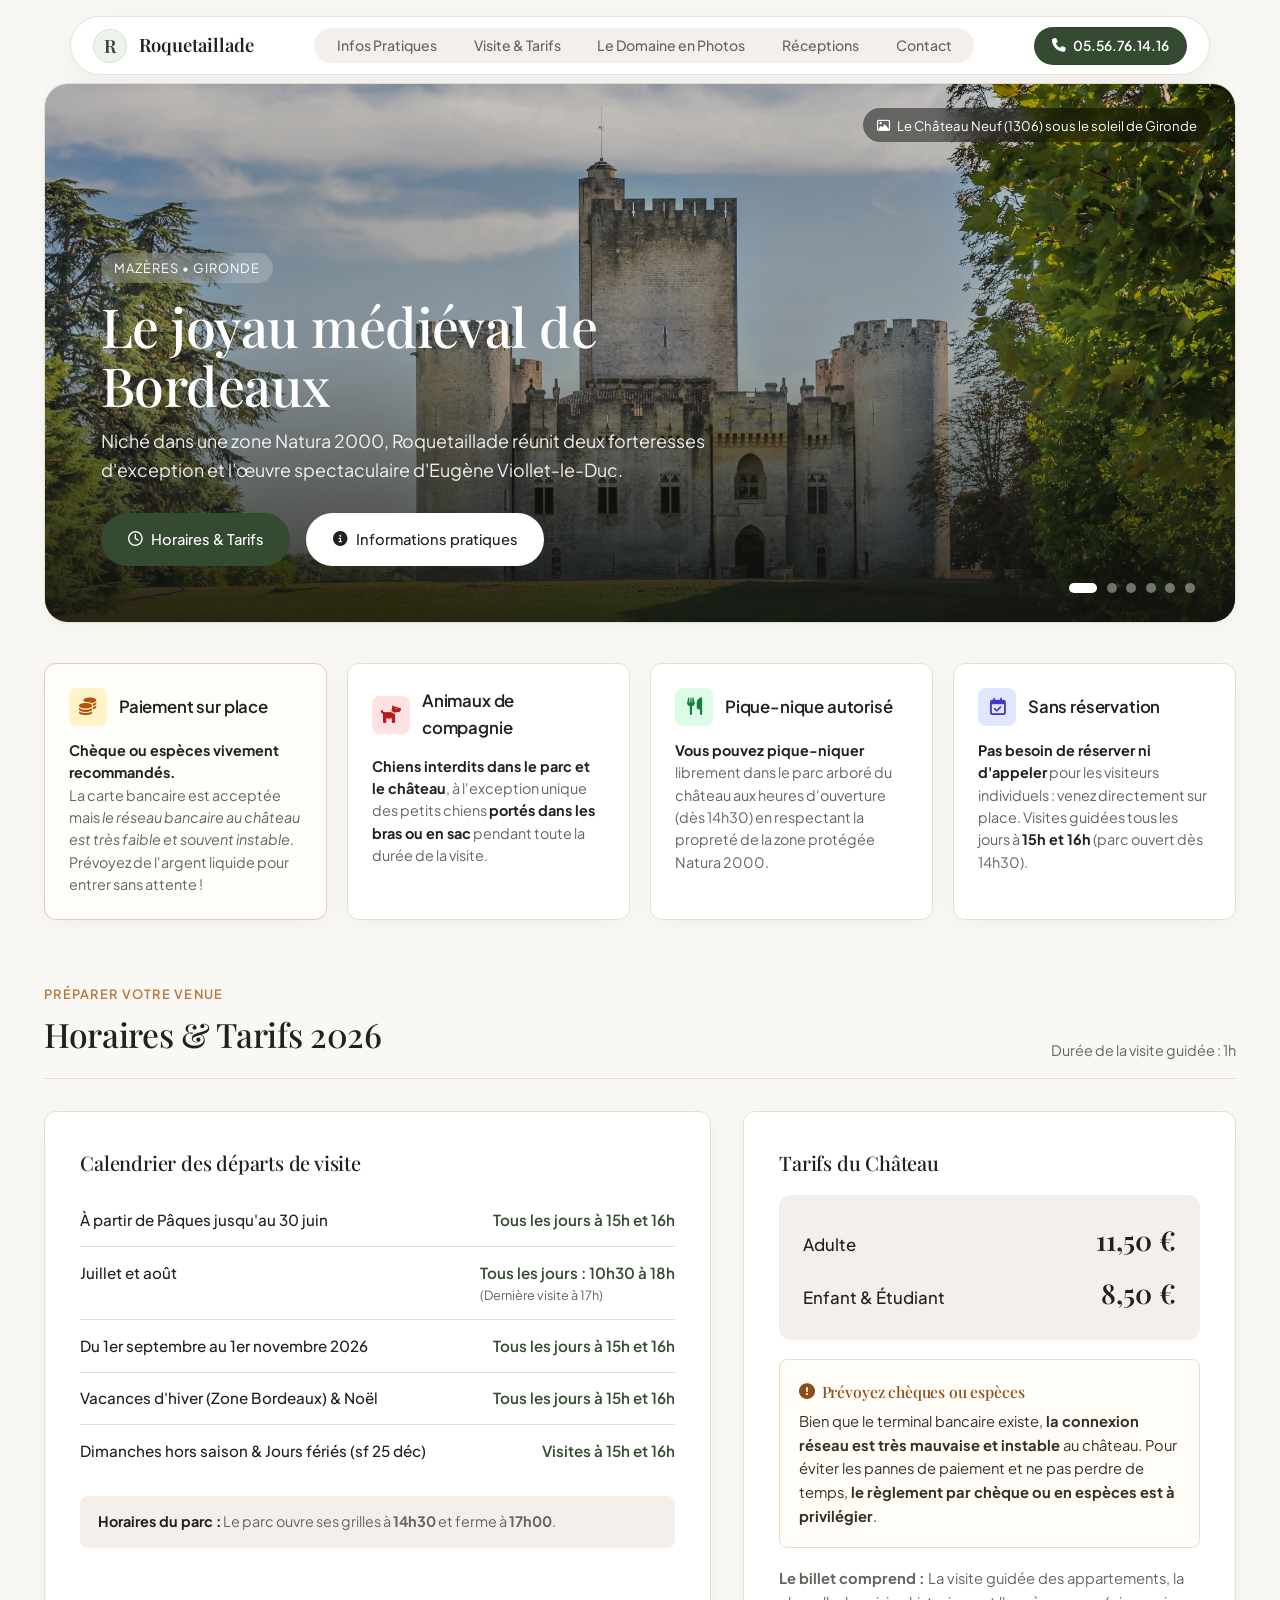
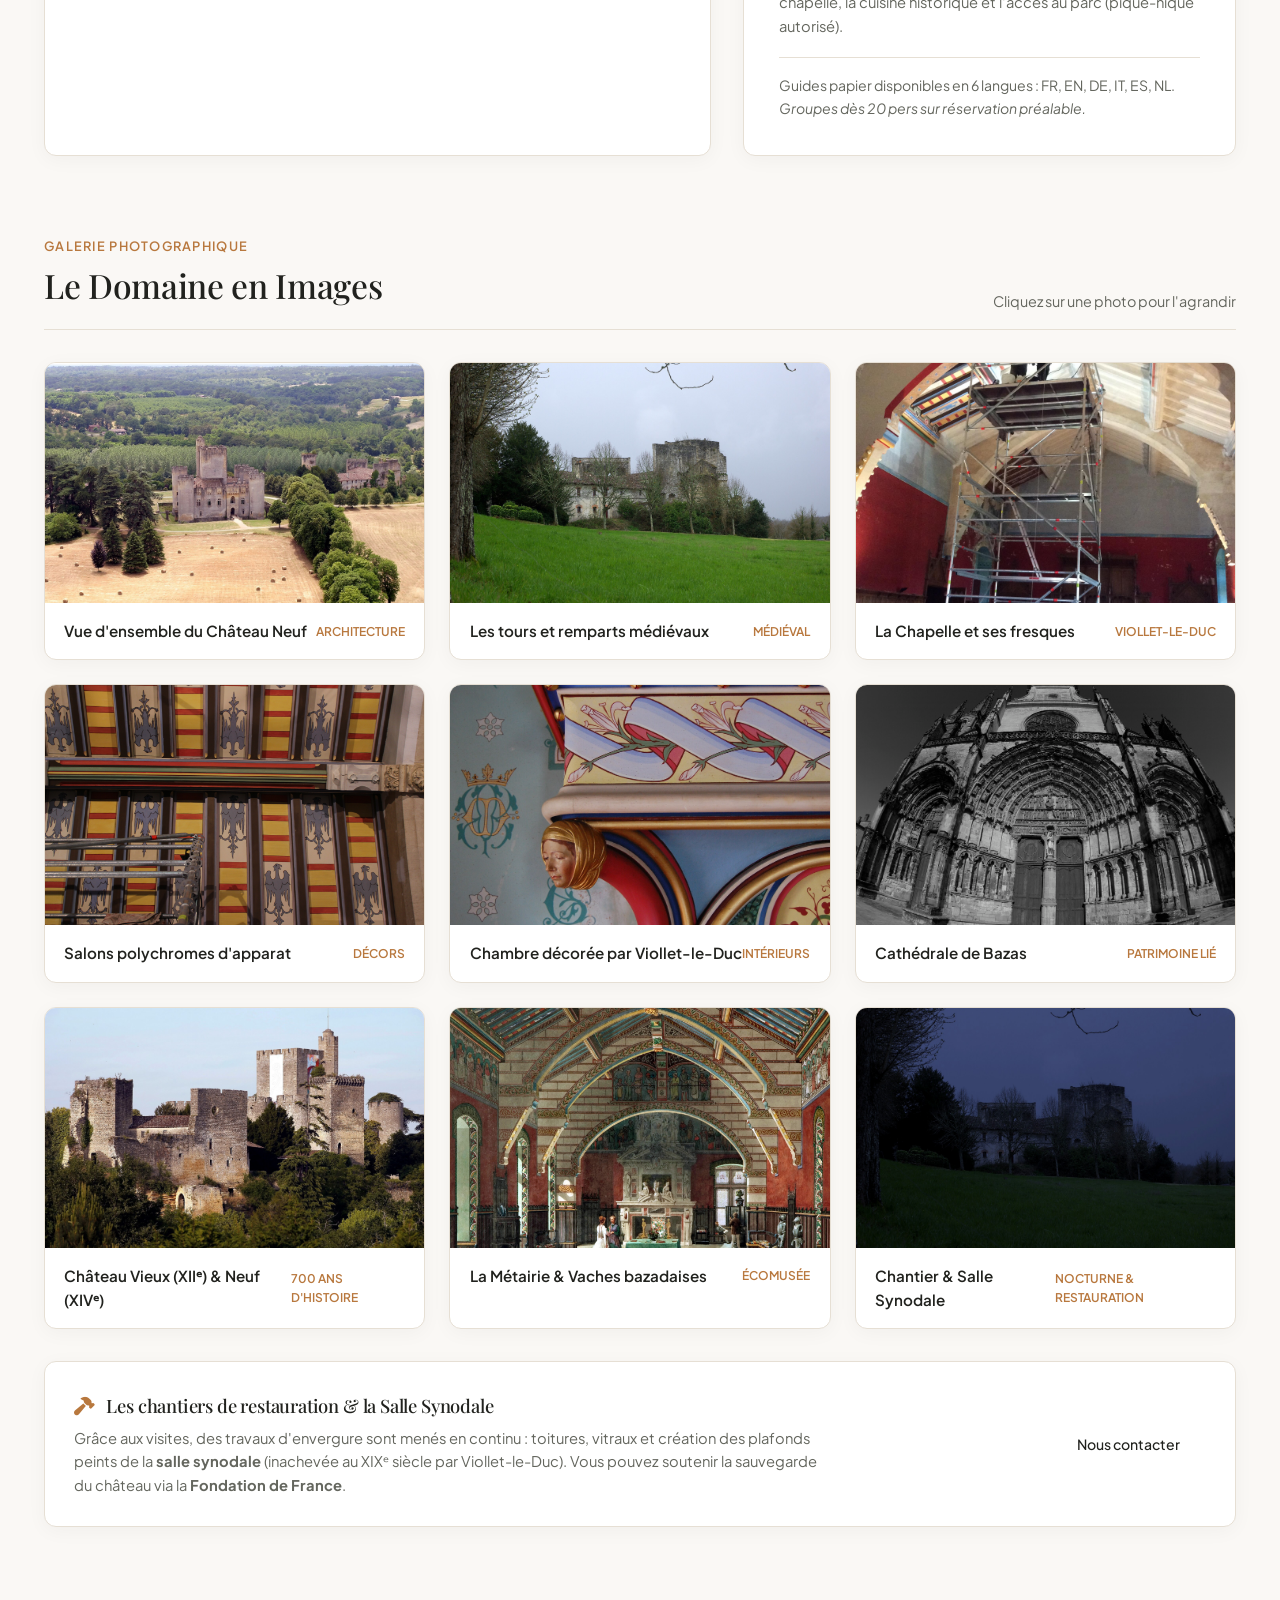
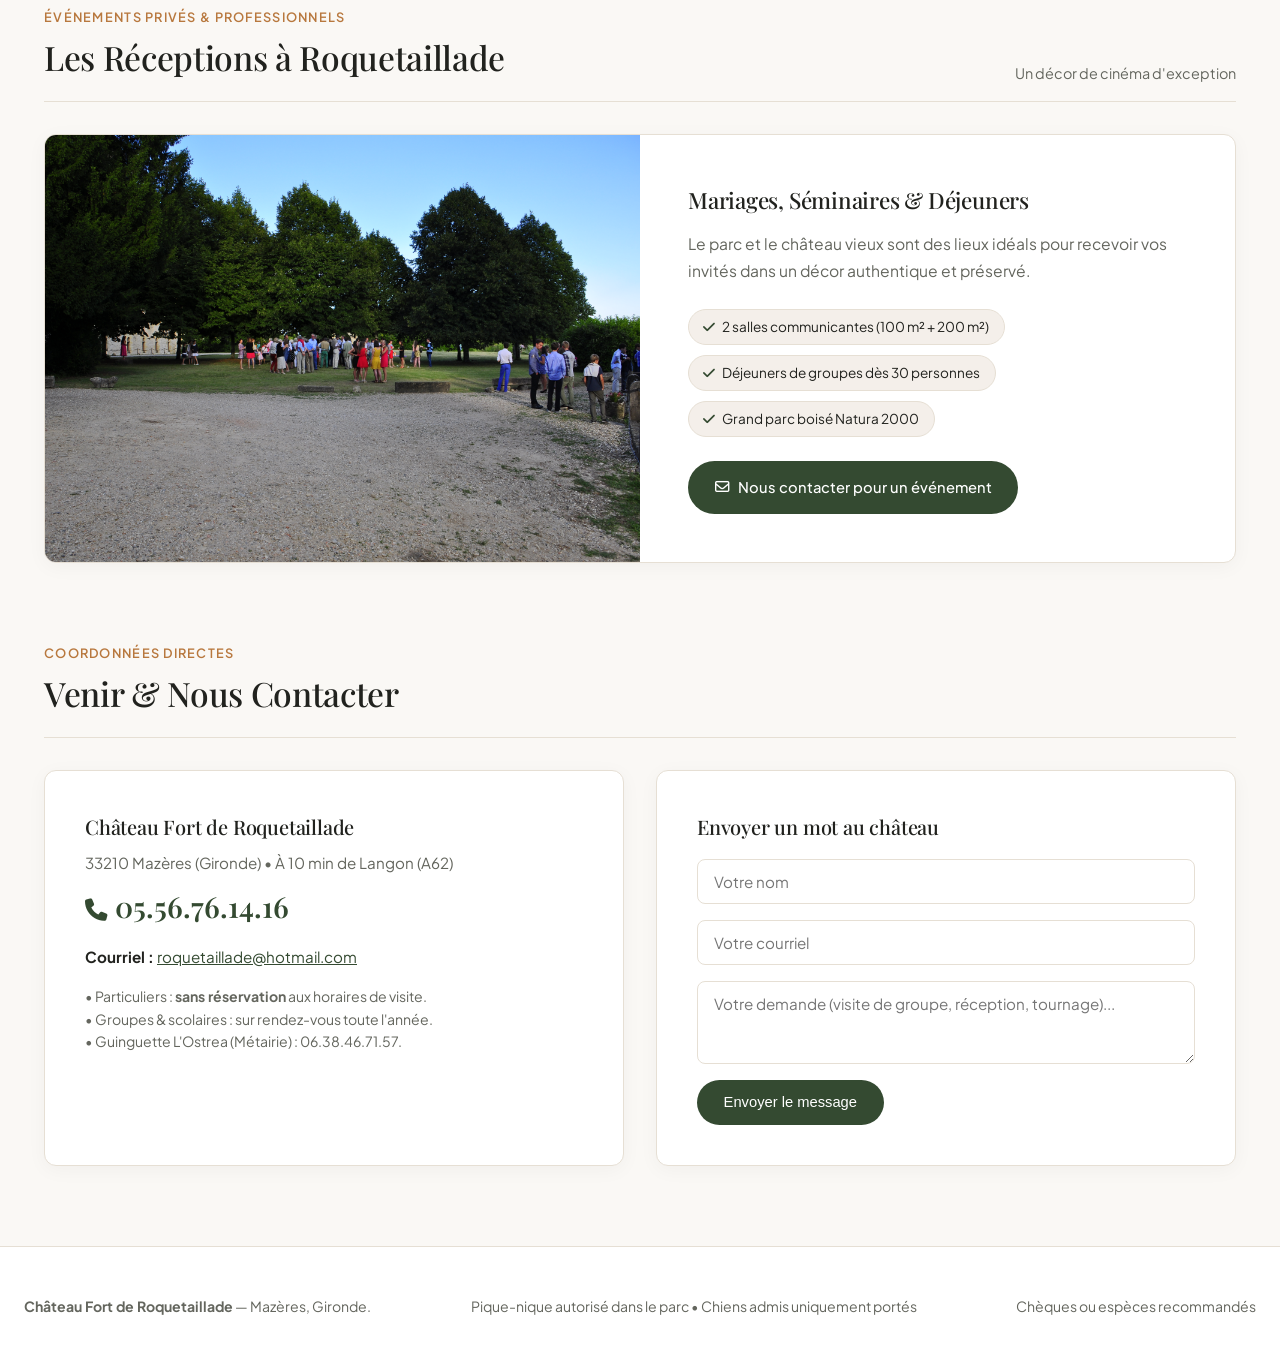
==== index.html @ 9e6a29e3 "Proposition refonte site Chateau de Roquetaillade" ====
<!DOCTYPE html>
<html lang="fr">
<head>
  <meta charset="UTF-8">
  <meta name="viewport" content="width=device-width, initial-scale=1.0">
  <title>Château Fort de Roquetaillade | Le joyau médiéval de Bordeaux</title>
  <meta name="description" content="Site officiel du Château Fort de Roquetaillade à Mazères en Gironde. Visites guidées, horaires, tarifs 2026, réceptions et métairie.">

  <!-- Polices Playfair Display & Plus Jakarta Sans -->
  <link rel="preconnect" href="https://fonts.googleapis.com">
  <link rel="preconnect" href="https://fonts.gstatic.com" crossorigin>
  <link href="https://fonts.googleapis.com/css2?family=Playfair+Display:ital,wght@0,500;0,600;1,400&family=Plus+Jakarta+Sans:wght@400;500;600;700&display=swap" rel="stylesheet">

  <link rel="stylesheet" href="https://cdnjs.cloudflare.com/ajax/libs/font-awesome/6.5.1/css/all.min.css">
  <link rel="stylesheet" href="assets/css/style.css">
</head>
<body>

  <!-- ==================== NAVIGATION FLOTTANTE & ÉPURÉE ==================== -->
  <div class="navbar-wrapper">
    <header class="navbar">
      <a href="#hero" class="brand">
        <div class="brand-crest">R</div>
        <div class="brand-title">Roquetaillade</div>
      </a>

      <nav>
        <ul class="nav-links">
          <li><a href="#pratique">Infos Pratiques</a></li>
          <li><a href="#visite">Visite & Tarifs</a></li>
          <li><a href="#photos">Le Domaine en Photos</a></li>
          <li><a href="#receptions">Réceptions</a></li>
          <li><a href="#contact">Contact</a></li>
        </ul>
      </nav>

      <a href="tel:0556761416" class="nav-contact-btn">
        <i class="fa-solid fa-phone"></i>
        <span>05.56.76.14.16</span>
      </a>
    </header>
  </div>

  <!-- ==================== HERO : DIAPORAMA DES PLUS BELLES VUES DU CHÂTEAU ==================== -->
  <section class="hero" id="hero">
    <div class="hero-slider-wrap">
      
      <!-- Slide 1 : Façade monumentale au soleil -->
      <div class="slide active" data-caption="Le Château Neuf (1306) sous le soleil de Gironde">
        <img src="assets/images/chateau-frontal-soleil.jpg" alt="Façade majestueuse du Château de Roquetaillade" class="slide-img">
        <div class="slide-overlay"></div>
      </div>

      <!-- Slide 2 : La Chapelle et ses fresques exceptionnelles -->
      <div class="slide" data-caption="La Chapelle néogothique et ses fresques peintes par Viollet-le-Duc">
        <img src="assets/images/chapelle-viollet.jpg" alt="La Chapelle de Roquetaillade" class="slide-img">
        <div class="slide-overlay"></div>
      </div>

      <!-- Slide 3 : Salons polychromes de Viollet-le-Duc -->
      <div class="slide" data-caption="Salons d'Eugène Viollet-le-Duc et mobilier d'époque">
        <img src="assets/images/interieur-viollet.jpg" alt="Salons Viollet-le-Duc" class="slide-img">
        <div class="slide-overlay"></div>
      </div>

      <!-- Slide 4 : Vue des deux châteaux (Vieux & Neuf) -->
      <div class="slide" data-caption="Les deux châteaux forts réunis : Château Vieux (XIIᵉ) et Château Neuf (XIVᵉ)">
        <img src="assets/images/deux-chateaux-vue.jpg" alt="Vue des deux châteaux forts de Roquetaillade" class="slide-img">
        <div class="slide-overlay"></div>
      </div>

      <!-- Slide 5 : La chambre rose par Viollet-le-Duc -->
      <div class="slide" data-caption="Détail des appartements décorés par Viollet-le-Duc">
        <img src="assets/images/chambre-rose-viollet.jpg" alt="Chambre décorée par Viollet-le-Duc" class="slide-img">
        <div class="slide-overlay"></div>
      </div>

      <!-- Slide 6 : Le château dans son écrin de verdure -->
      <div class="slide" data-caption="Roquetaillade dans son parc naturel classé Natura 2000">
        <img src="assets/images/chateau-prairie-verdure.jpg" alt="Château de Roquetaillade entouré de prairies" class="slide-img">
        <div class="slide-overlay"></div>
      </div>

      <!-- Badge indiquant la photo active -->
      <div class="slide-caption-badge" id="slideBadge">
        <i class="fa-regular fa-image"></i>
        <span id="slideCaptionText">Le Château Neuf (1306) sous le soleil de Gironde</span>
      </div>

      <!-- Contenu textuel concis -->
      <div class="hero-content">
        <span class="hero-tag">Mazères • Gironde</span>
        <h1 class="hero-title">Le joyau médiéval de Bordeaux</h1>
        <p class="hero-subtitle">
          Niché dans une zone Natura 2000, Roquetaillade réunit deux forteresses d'exception et l'œuvre spectaculaire d'Eugène Viollet-le-Duc.
        </p>
        <div class="hero-actions">
          <a href="#visite" class="btn btn-moss">
            <i class="fa-regular fa-clock"></i> Horaires & Tarifs
          </a>
          <a href="#pratique" class="btn btn-white">
            <i class="fa-solid fa-circle-info"></i> Informations pratiques
          </a>
        </div>
      </div>

      <!-- Indicateurs de défilement cliquables (dots) -->
      <div class="slider-indicators" id="sliderDots">
        <button class="slider-dot active" onclick="goToSlide(0)"></button>
        <button class="slider-dot" onclick="goToSlide(1)"></button>
        <button class="slider-dot" onclick="goToSlide(2)"></button>
        <button class="slider-dot" onclick="goToSlide(3)"></button>
        <button class="slider-dot" onclick="goToSlide(4)"></button>
        <button class="slider-dot" onclick="goToSlide(5)"></button>
      </div>

    </div>
  </section>

  <!-- ==================== LES 4 RÉPONSES ESSENTIELLES (ANTI-APPELS) ==================== -->
  <section class="essentials-section" id="pratique">
    <div class="essentials-grid">
      
      <!-- 1. Paiement & Espèces -->
      <div class="essential-card highlight">
        <div class="essential-header">
          <div class="essential-icon icon-wallet"><i class="fa-solid fa-coins"></i></div>
          <h3 class="essential-title">Paiement sur place</h3>
        </div>
        <p class="essential-text">
          <strong>Chèque ou espèces vivement recommandés.</strong><br>
          La carte bancaire est acceptée mais <em>le réseau bancaire au château est très faible et souvent instable</em>. Prévoyez de l'argent liquide pour entrer sans attente !
        </p>
      </div>

      <!-- 2. Chiens -->
      <div class="essential-card">
        <div class="essential-header">
          <div class="essential-icon icon-dog"><i class="fa-solid fa-dog"></i></div>
          <h3 class="essential-title">Animaux de compagnie</h3>
        </div>
        <p class="essential-text">
          <strong>Chiens interdits dans le parc et le château</strong>, à l'exception unique des petits chiens <strong>portés dans les bras ou en sac</strong> pendant toute la durée de la visite.
        </p>
      </div>

      <!-- 3. Pique-nique -->
      <div class="essential-card">
        <div class="essential-header">
          <div class="essential-icon icon-basket"><i class="fa-solid fa-utensils"></i></div>
          <h3 class="essential-title">Pique-nique autorisé</h3>
        </div>
        <p class="essential-text">
          <strong>Vous pouvez pique-niquer</strong> librement dans le parc arboré du château aux heures d'ouverture (dès 14h30) en respectant la propreté de la zone protégée Natura 2000.
        </p>
      </div>

      <!-- 4. Sans réservation -->
      <div class="essential-card">
        <div class="essential-header">
          <div class="essential-icon icon-clock"><i class="fa-regular fa-calendar-check"></i></div>
          <h3 class="essential-title">Sans réservation</h3>
        </div>
        <p class="essential-text">
          <strong>Pas besoin de réserver ni d'appeler</strong> pour les visiteurs individuels : venez directement sur place. Visites guidées tous les jours à <strong>15h et 16h</strong> (parc ouvert dès 14h30).
        </p>
      </div>

    </div>
  </section>

  <!-- ==================== 1. VISITE & TARIFS ==================== -->
  <section class="section" id="visite">
    <div class="section-head">
      <div>
        <span class="section-tag">Préparer votre venue</span>
        <h2 class="section-title">Horaires & Tarifs 2026</h2>
      </div>
      <span style="font-size: 0.9rem; color: var(--c-muted);">Durée de la visite guidée : 1h</span>
    </div>

    <div class="visit-container">
      <!-- Horaires officiels -->
      <div class="visit-card">
        <h3 style="font-size: 1.25rem; margin-bottom: 1rem;">Calendrier des départs de visite</h3>
        <div>
          <div class="schedule-row">
            <span class="schedule-period">À partir de Pâques jusqu'au 30 juin</span>
            <span class="schedule-time">Tous les jours à 15h et 16h</span>
          </div>
          <div class="schedule-row">
            <span class="schedule-period">Juillet et août</span>
            <span class="schedule-time">Tous les jours : 10h30 à 18h <small style="display:block; font-weight:400; color:var(--c-muted);">(Dernière visite à 17h)</small></span>
          </div>
          <div class="schedule-row">
            <span class="schedule-period">Du 1er septembre au 1er novembre 2026</span>
            <span class="schedule-time">Tous les jours à 15h et 16h</span>
          </div>
          <div class="schedule-row">
            <span class="schedule-period">Vacances d'hiver (Zone Bordeaux) & Noël</span>
            <span class="schedule-time">Tous les jours à 15h et 16h</span>
          </div>
          <div class="schedule-row">
            <span class="schedule-period">Dimanches hors saison & Jours fériés (sf 25 déc)</span>
            <span class="schedule-time">Visites à 15h et 16h</span>
          </div>
        </div>

        <div style="background: var(--c-subtle); padding: 0.9rem 1.1rem; border-radius: 8px; font-size: 0.9rem; margin-top: 1.2rem; color: var(--c-muted);">
          <strong style="color: var(--c-text);">Horaires du parc :</strong> Le parc ouvre ses grilles à <strong>14h30</strong> et ferme à <strong>17h00</strong>.
        </div>
      </div>

      <!-- Tarifs & Paiement avec avertissement réseau -->
      <div class="visit-card" style="display: flex; flex-direction: column; justify-content: space-between;">
        <div>
          <h3 style="font-size: 1.25rem; margin-bottom: 1rem;">Tarifs du Château</h3>
          
          <div class="price-box">
            <div class="price-item">
              <span class="price-label">Adulte</span>
              <span class="price-figure">11,50 €</span>
            </div>
            <div class="price-item">
              <span class="price-label">Enfant & Étudiant</span>
              <span class="price-figure">8,50 €</span>
            </div>
          </div>

          <!-- ENCART SPÉCIAL RÈGLEMENT -->
          <div class="payment-box-alert">
            <h4><i class="fa-solid fa-circle-exclamation"></i> Prévoyez chèques ou espèces</h4>
            Bien que le terminal bancaire existe, <strong>la connexion réseau est très mauvaise et instable</strong> au château. Pour éviter les pannes de paiement et ne pas perdre de temps, <strong>le règlement par chèque ou en espèces est à privilégier</strong>.
          </div>

          <p style="font-size: 0.92rem; color: var(--c-muted); line-height: 1.6;">
            <strong>Le billet comprend :</strong> La visite guidée des appartements, la chapelle, la cuisine historique et l'accès au parc (pique-nique autorisé).
          </p>
        </div>

        <div style="margin-top: 1.2rem; padding-top: 1rem; border-top: 1px solid var(--c-border); font-size: 0.88rem; color: var(--c-muted);">
          Guides papier disponibles en 6 langues : FR, EN, DE, IT, ES, NL.<br>
          <em>Groupes dès 20 pers sur réservation préalable.</em>
        </div>
      </div>
    </div>
  </section>

  <!-- ==================== 2. LE DOMAINE EN PHOTOS ==================== -->
  <section class="section" id="photos">
    <div class="section-head">
      <div>
        <span class="section-tag">Galerie photographique</span>
        <h2 class="section-title">Le Domaine en Images</h2>
      </div>
      <span style="font-size: 0.9rem; color: var(--c-muted);">Cliquez sur une photo pour l'agrandir</span>
    </div>

    <div class="gallery-strip">
      <!-- 1 : Vue aérienne spectaculaire -->
      <div class="photo-card" onclick="showModal('assets/images/chateau-aerien.jpg')">
        <img src="assets/images/chateau-aerien.jpg" alt="Vue aérienne du Château Neuf" class="photo-thumb">
        <div class="photo-info">
          <span class="photo-name">Vue d'ensemble du Château Neuf</span>
          <span class="photo-tag">Architecture</span>
        </div>
      </div>

      <!-- 2 : Remparts au soleil -->
      <div class="photo-card" onclick="showModal('assets/images/chateau-remparts-soleil.jpg')">
        <img src="assets/images/chateau-remparts-soleil.jpg" alt="Tours et remparts de Roquetaillade" class="photo-thumb">
        <div class="photo-info">
          <span class="photo-name">Les tours et remparts médiévaux</span>
          <span class="photo-tag">Médiéval</span>
        </div>
      </div>

      <!-- 3 : La Chapelle -->
      <div class="photo-card" onclick="showModal('assets/images/chapelle-viollet.jpg')">
        <img src="assets/images/chapelle-viollet.jpg" alt="La Chapelle peinte" class="photo-thumb">
        <div class="photo-info">
          <span class="photo-name">La Chapelle et ses fresques</span>
          <span class="photo-tag">Viollet-le-Duc</span>
        </div>
      </div>

      <!-- 4 : Salons d'apparat -->
      <div class="photo-card" onclick="showModal('assets/images/interieur-viollet.jpg')">
        <img src="assets/images/interieur-viollet.jpg" alt="Salons Viollet-le-Duc" class="photo-thumb">
        <div class="photo-info">
          <span class="photo-name">Salons polychromes d'apparat</span>
          <span class="photo-tag">Décors</span>
        </div>
      </div>

      <!-- 5 : Chambre rose Viollet-le-Duc -->
      <div class="photo-card" onclick="showModal('assets/images/chambre-rose-viollet.jpg')">
        <img src="assets/images/chambre-rose-viollet.jpg" alt="Chambre rose par Viollet-le-Duc" class="photo-thumb">
        <div class="photo-info">
          <span class="photo-name">Chambre décorée par Viollet-le-Duc</span>
          <span class="photo-tag">Intérieurs</span>
        </div>
      </div>

      <!-- 6 : Cathédrale de Bazas (Patrimoine lié) -->
      <div class="photo-card" onclick="showModal('assets/images/cathedrale-bazas.jpg')">
        <img src="assets/images/cathedrale-bazas.jpg" alt="Cathédrale Saint-Jean-Baptiste de Bazas" class="photo-thumb">
        <div class="photo-info">
          <span class="photo-name">Cathédrale de Bazas</span>
          <span class="photo-tag">Patrimoine lié</span>
        </div>
      </div>

      <!-- 7 : Les deux châteaux -->
      <div class="photo-card" onclick="showModal('assets/images/deux-chateaux-vue.jpg')">
        <img src="assets/images/deux-chateaux-vue.jpg" alt="Château Vieux et Château Neuf" class="photo-thumb">
        <div class="photo-info">
          <span class="photo-name">Château Vieux (XIIᵉ) & Neuf (XIVᵉ)</span>
          <span class="photo-tag">700 ans d'histoire</span>
        </div>
      </div>

      <!-- 8 : Vaches bazadaises à la métairie -->
      <div class="photo-card" onclick="showModal('assets/images/vaches-bazadaises.jpg')">
        <img src="assets/images/vaches-bazadaises.jpg" alt="Vaches bazadaises à la métairie" class="photo-thumb">
        <div class="photo-info">
          <span class="photo-name">La Métairie & Vaches bazadaises</span>
          <span class="photo-tag">Écomusée</span>
        </div>
      </div>

      <!-- 9 : Photo de nuit (Salle synodale & Restauration) -->
      <div class="photo-card" onclick="showModal('assets/images/chateau-nuit.jpg')">
        <img src="assets/images/chateau-nuit.jpg" alt="Le Château de Roquetaillade la nuit" class="photo-thumb">
        <div class="photo-info">
          <span class="photo-name">Chantier & Salle Synodale</span>
          <span class="photo-tag">Nocturne & Restauration</span>
        </div>
      </div>
    </div>

    <!-- Encart d'explication des travaux de restauration -->
    <div style="background: var(--c-surface); border: 1px solid var(--c-border); border-radius: var(--radius); padding: 1.8rem; margin-top: 2rem; display: flex; justify-content: space-between; align-items: center; flex-wrap: wrap; gap: 1.5rem; box-shadow: var(--shadow);">
      <div style="max-width: 760px;">
        <h3 style="font-size: 1.15rem; margin-bottom: 0.4rem; color: var(--c-text);">
          <i class="fa-solid fa-hammer" style="color: var(--c-sand); margin-right: 0.5rem;"></i> Les chantiers de restauration & la Salle Synodale
        </h3>
        <p style="font-size: 0.92rem; color: var(--c-muted); margin: 0; line-height: 1.6;">
          Grâce aux visites, des travaux d'envergure sont menés en continu : toitures, vitraux et création des plafonds peints de la <strong>salle synodale</strong> (inachevée au XIXᵉ siècle par Viollet-le-Duc). Vous pouvez soutenir la sauvegarde du château via la <strong>Fondation de France</strong>.
        </p>
      </div>
      <div>
        <a href="#contact" class="btn btn-outline" style="font-size: 0.88rem;">
          Nous contacter
        </a>
      </div>
    </div>
  </section>

  <!-- ==================== 3. RÉCEPTIONS ==================== -->
  <section class="section" id="receptions">
    <div class="section-head">
      <div>
        <span class="section-tag">Événements privés & professionnels</span>
        <h2 class="section-title">Les Réceptions à Roquetaillade</h2>
      </div>
      <span style="font-size: 0.9rem; color: var(--c-muted);">Un décor de cinéma d'exception</span>
    </div>

    <div class="reception-split">
      <div class="reception-visual">
        <img src="assets/images/reception-salle.jpg" alt="Salles de réception du château de Roquetaillade">
      </div>
      <div class="reception-desc">
        <h3 style="font-size: 1.4rem; margin-bottom: 0.8rem;">Mariages, Séminaires & Déjeuners</h3>
        <p style="font-size: 0.98rem; color: var(--c-muted); line-height: 1.7;">
          Le parc et le château vieux sont des lieux idéals pour recevoir vos invités dans un décor authentique et préservé.
        </p>

        <div class="spec-pills">
          <span class="spec-pill"><i class="fa-solid fa-check" style="color: var(--c-moss); margin-right: 0.3rem;"></i> 2 salles communicantes (100 m² + 200 m²)</span>
          <span class="spec-pill"><i class="fa-solid fa-check" style="color: var(--c-moss); margin-right: 0.3rem;"></i> Déjeuners de groupes dès 30 personnes</span>
          <span class="spec-pill"><i class="fa-solid fa-check" style="color: var(--c-moss); margin-right: 0.3rem;"></i> Grand parc boisé Natura 2000</span>
        </div>

        <div>
          <a href="#contact" class="btn btn-moss">
            <i class="fa-regular fa-envelope"></i> Nous contacter pour un événement
          </a>
        </div>
      </div>
    </div>
  </section>

  <!-- ==================== 4. CONTACT & ACCÈS DIRECT ==================== -->
  <section class="section" id="contact">
    <div class="section-head">
      <div>
        <span class="section-tag">Coordonnées directes</span>
        <h2 class="section-title">Venir & Nous Contacter</h2>
      </div>
    </div>

    <div class="contact-grid">
      <!-- Coordonnées claires -->
      <div class="contact-card">
        <h3 style="font-size: 1.25rem; margin-bottom: 0.5rem;">Château Fort de Roquetaillade</h3>
        <p style="color: var(--c-muted); font-size: 0.95rem;">33210 Mazères (Gironde) • À 10 min de Langon (A62)</p>

        <a href="tel:0556761416" class="contact-phone-big">
          <i class="fa-solid fa-phone" style="font-size: 1.4rem; margin-right: 0.5rem;"></i>05.56.76.14.16
        </a>

        <div style="margin-bottom: 1rem; font-size: 0.95rem;">
          <strong>Courriel :</strong> <a href="mailto:roquetaillade@hotmail.com" style="color: var(--c-moss); text-decoration: underline;">roquetaillade@hotmail.com</a>
        </div>

        <p style="font-size: 0.88rem; color: var(--c-muted); line-height: 1.6;">
          • Particuliers : <strong>sans réservation</strong> aux horaires de visite.<br>
          • Groupes & scolaires : sur rendez-vous toute l'année.<br>
          • Guinguette L'Ostrea (Métairie) : 06.38.46.71.57.
        </p>
      </div>

      <!-- Formulaire concis -->
      <div class="contact-card">
        <h3 style="font-size: 1.25rem; margin-bottom: 1rem;">Envoyer un mot au château</h3>
        <form onsubmit="event.preventDefault(); alert('Votre message a été transmis à roquetaillade@hotmail.com'); this.reset();" style="display: flex; flex-direction: column; gap: 1rem;">
          <input type="text" placeholder="Votre nom" required style="padding: 0.75rem 1rem; border: 1px solid var(--c-border); border-radius: 8px; font-family: inherit; font-size: 0.95rem;">
          <input type="email" placeholder="Votre courriel" required style="padding: 0.75rem 1rem; border: 1px solid var(--c-border); border-radius: 8px; font-family: inherit; font-size: 0.95rem;">
          <textarea rows="3" placeholder="Votre demande (visite de groupe, réception, tournage)..." required style="padding: 0.75rem 1rem; border: 1px solid var(--c-border); border-radius: 8px; font-family: inherit; font-size: 0.95rem;"></textarea>
          <button type="submit" class="btn btn-moss" style="align-self: flex-start;">
            Envoyer le message
          </button>
        </form>
      </div>
    </div>
  </section>

  <!-- ==================== PIED DE PAGE ==================== -->
  <footer class="footer">
    <div class="footer-inner">
      <div>
        <strong>Château Fort de Roquetaillade</strong> — Mazères, Gironde.
      </div>
      <div>
        Pique-nique autorisé dans le parc • Chiens admis uniquement portés
      </div>
      <div>
        Chèques ou espèces recommandés
      </div>
    </div>
  </footer>

  <!-- Modal photo simple -->
  <div class="modal" id="photoModal">
    <button class="modal-close" onclick="closeModal()">&times;</button>
    <img src="" alt="Agrandissement" class="modal-img" id="modalImg">
  </div>

  <script>
    // ==================== CARROUSEL AUTOMATIQUE EN DOUCEUR ====================
    let currentSlide = 0;
    const slides = document.querySelectorAll('.slide');
    const dots = document.querySelectorAll('.slider-dot');
    const captionEl = document.getElementById('slideCaptionText');
    let sliderTimer = null;

    function goToSlide(index) {
      slides[currentSlide].classList.remove('active');
      dots[currentSlide].classList.remove('active');
      
      currentSlide = (index + slides.length) % slides.length;
      
      slides[currentSlide].classList.add('active');
      dots[currentSlide].classList.add('active');
      
      const caption = slides[currentSlide].getAttribute('data-caption');
      if (captionEl && caption) {
        captionEl.textContent = caption;
      }

      resetTimer();
    }

    function nextSlide() {
      goToSlide(currentSlide + 1);
    }

    function resetTimer() {
      if (sliderTimer) clearInterval(sliderTimer);
      sliderTimer = setInterval(nextSlide, 5000); // Défilement toutes les 5 secondes
    }

    // Démarrage du slider
    resetTimer();

    // ==================== LIGHTBOX PHOTO ====================
    function showModal(src) {
      document.getElementById('modalImg').src = src;
      document.getElementById('photoModal').classList.add('active');
    }
    function closeModal() {
      document.getElementById('photoModal').classList.remove('active');
    }
    document.getElementById('photoModal').addEventListener('click', function(e) {
      if (e.target === this) closeModal();
    });
  </script>
</body>
</html>
---- assets/css/style.css ----
/* ==========================================================================
   CHÂTEAU DE ROQUETAILLADE - Design Lisible, Rassurant & Anti-Appels Inutiles
   Conçu spécialement pour éviter les questions répétitives
   ========================================================================== */

:root {
  --font-serif: 'Playfair Display', Georgia, serif;
  --font-sans: 'Plus Jakarta Sans', -apple-system, sans-serif;

  /* Palette sobre & patrimoniale */
  --c-bg:          #FAF8F5;      /* Pierre calcaire claire / lin */
  --c-surface:     #FFFFFF;      /* Fond blanc pur */
  --c-subtle:      #F4EFEA;      /* Fond doux secondaire */
  --c-border:      #E6DFD4;      /* Filets discrets */

  --c-text:        #21221E;      /* Anthracite doux */
  --c-muted:       #64665E;      /* Texte secondaire */
  
  --c-moss:        #344A31;      /* Vert buis / feuillage élégant */
  --c-moss-light:  #EEF4ED;
  --c-sand:        #B8783E;      /* Ocre pierre dorée */
  --c-sand-light:  #F7EFE6;

  --shadow: 0 4px 20px rgba(0, 0, 0, 0.04);
  --shadow-hover: 0 8px 30px rgba(0, 0, 0, 0.08);

  --radius: 12px;
}

*, *::before, *::after {
  box-sizing: border-box;
  margin: 0;
  padding: 0;
}

html {
  scroll-behavior: smooth;
  font-size: 16px;
  background-color: var(--c-bg);
  color: var(--c-text);
}

body {
  font-family: var(--font-sans);
  line-height: 1.6;
  background-color: var(--c-bg);
  -webkit-font-smoothing: antialiased;
}

/* Typographie */
h1, h2, h3, h4 {
  font-family: var(--font-serif);
  color: var(--c-text);
  font-weight: 500;
  letter-spacing: -0.01em;
}

a {
  color: inherit;
  text-decoration: none;
  transition: all 0.2s ease;
}

/* ==================== BARRE DE NAVIGATION FLOTTANTE ==================== */
.navbar-wrapper {
  position: sticky;
  top: 1rem;
  z-index: 1000;
  max-width: 1180px;
  margin: 0 auto;
  padding: 0 1.25rem;
}

.navbar {
  background: rgba(255, 255, 255, 0.94);
  backdrop-filter: blur(14px);
  border: 1px solid rgba(230, 223, 212, 0.9);
  border-radius: 40px;
  padding: 0.6rem 1.4rem;
  display: flex;
  align-items: center;
  justify-content: space-between;
  box-shadow: 0 6px 24px rgba(0, 0, 0, 0.05);
}

.brand {
  display: flex;
  align-items: center;
  gap: 0.75rem;
}

.brand-crest {
  width: 34px;
  height: 34px;
  border-radius: 50%;
  background: var(--c-moss-light);
  border: 1px solid #D5E1D4;
  display: flex;
  align-items: center;
  justify-content: center;
  color: var(--c-moss);
  font-family: var(--font-serif);
  font-size: 1.15rem;
  font-weight: 600;
}

.brand-title {
  font-family: var(--font-serif);
  font-size: 1.15rem;
  font-weight: 600;
  line-height: 1;
}

.nav-links {
  display: flex;
  list-style: none;
  gap: 0.5rem;
  align-items: center;
  background: var(--c-subtle);
  padding: 0.3rem 0.5rem;
  border-radius: 30px;
}

.nav-links a {
  color: var(--c-muted);
  font-size: 0.88rem;
  font-weight: 500;
  padding: 0.4rem 0.9rem;
  border-radius: 20px;
  transition: all 0.2s ease;
}

.nav-links a:hover {
  color: var(--c-text);
  background: rgba(255, 255, 255, 0.8);
}

.nav-contact-btn {
  display: inline-flex;
  align-items: center;
  gap: 0.45rem;
  padding: 0.5rem 1.1rem;
  background: var(--c-moss);
  color: #FFF;
  border-radius: 30px;
  font-size: 0.86rem;
  font-weight: 600;
  transition: all 0.2s ease;
}
.nav-contact-btn:hover {
  background: #253323;
  color: #FFF;
  transform: translateY(-1px);
}

/* Boutons */
.btn {
  display: inline-flex;
  align-items: center;
  justify-content: center;
  gap: 0.5rem;
  padding: 0.85rem 1.6rem;
  font-size: 0.92rem;
  font-weight: 500;
  border-radius: 30px;
  cursor: pointer;
  border: 1px solid transparent;
  transition: all 0.2s ease;
}

.btn-moss {
  background: var(--c-moss);
  color: #FFF;
}
.btn-moss:hover {
  background: #253323;
  color: #FFF;
}

.btn-white {
  background: #FFF;
  color: var(--c-text);
  border: 1px solid rgba(255, 255, 255, 0.3);
}
.btn-white:hover {
  background: rgba(255, 255, 255, 0.9);
}

/* ==================== HERO AVEC CARROUSEL AUTOMATIQUE ==================== */
.hero {
  max-width: 1240px;
  margin: 1.5rem auto 2.5rem;
  padding: 0 1.5rem;
}

.hero-slider-wrap {
  position: relative;
  min-height: 540px;
  border-radius: 24px;
  overflow: hidden;
  box-shadow: var(--shadow);
  border: 1px solid var(--c-border);
}

.slide {
  position: absolute;
  inset: 0;
  opacity: 0;
  visibility: hidden;
  transition: opacity 1s cubic-bezier(0.4, 0, 0.2, 1), visibility 1s ease;
}

.slide.active {
  opacity: 1;
  visibility: visible;
}

.slide-img {
  width: 100%;
  height: 100%;
  object-fit: cover;
}

.slide-overlay {
  position: absolute;
  inset: 0;
  background: linear-gradient(to top, rgba(17, 19, 15, 0.88) 0%, rgba(17, 19, 15, 0.35) 50%, rgba(17, 19, 15, 0.15) 100%);
}

.hero-content {
  position: absolute;
  bottom: 0;
  left: 0;
  z-index: 5;
  padding: 3.5rem;
  max-width: 820px;
  color: #FFF;
}

.hero-tag {
  display: inline-block;
  background: rgba(255, 255, 255, 0.2);
  backdrop-filter: blur(8px);
  padding: 0.3rem 0.8rem;
  border-radius: 20px;
  font-size: 0.8rem;
  letter-spacing: 0.08em;
  text-transform: uppercase;
  margin-bottom: 0.8rem;
  color: #FFF;
}

.hero-title {
  font-size: clamp(2.3rem, 4.2vw, 3.8rem);
  color: #FFF;
  line-height: 1.1;
  margin-bottom: 0.8rem;
}

.hero-subtitle {
  font-size: 1.12rem;
  color: rgba(255, 255, 255, 0.9);
  margin-bottom: 1.8rem;
  max-width: 640px;
}

.hero-actions {
  display: flex;
  gap: 1rem;
  flex-wrap: wrap;
}

.slider-indicators {
  position: absolute;
  bottom: 1.8rem;
  right: 2.5rem;
  z-index: 10;
  display: flex;
  gap: 0.6rem;
}

.slider-dot {
  width: 10px;
  height: 10px;
  border-radius: 50%;
  background: rgba(255, 255, 255, 0.4);
  border: none;
  cursor: pointer;
  transition: all 0.3s ease;
}

.slider-dot.active {
  background: #FFF;
  width: 28px;
  border-radius: 10px;
}

.slide-caption-badge {
  position: absolute;
  top: 1.5rem;
  right: 1.5rem;
  z-index: 10;
  background: rgba(0, 0, 0, 0.45);
  backdrop-filter: blur(8px);
  color: #FFF;
  padding: 0.4rem 0.9rem;
  border-radius: 20px;
  font-size: 0.82rem;
  display: flex;
  align-items: center;
  gap: 0.4rem;
}

/* ==================== BLOC DE RÉPONSES DIRECTES AUX QUESTIONS FRÉQUENTES ==================== */
.essentials-section {
  max-width: 1240px;
  margin: 0 auto 4rem;
  padding: 0 1.5rem;
}

.essentials-grid {
  display: grid;
  grid-template-columns: repeat(4, 1fr);
  gap: 1.25rem;
}

.essential-card {
  background: var(--c-surface);
  border: 1px solid var(--c-border);
  border-radius: var(--radius);
  padding: 1.5rem;
  box-shadow: var(--shadow);
  display: flex;
  flex-direction: column;
}

.essential-card.highlight {
  border-color: #E2CBB7;
  background: #FFFDF9;
}

.essential-header {
  display: flex;
  align-items: center;
  gap: 0.75rem;
  margin-bottom: 0.8rem;
}

.essential-icon {
  width: 38px;
  height: 38px;
  border-radius: 8px;
  display: flex;
  align-items: center;
  justify-content: center;
  font-size: 1.1rem;
  flex-shrink: 0;
}

.icon-wallet { background: #FEF3C7; color: #B45309; }
.icon-dog    { background: #FEE2E2; color: #B91C1C; }
.icon-basket { background: #DCFCE7; color: #15803D; }
.icon-clock  { background: #E0E7FF; color: #4338CA; }

.essential-title {
  font-size: 1.05rem;
  font-weight: 600;
  font-family: var(--font-sans);
  color: var(--c-text);
}

.essential-text {
  font-size: 0.9rem;
  color: var(--c-muted);
  line-height: 1.55;
}

.essential-text strong {
  color: var(--c-text);
}

/* ==================== SECTIONS COMMUNES ==================== */
.section {
  max-width: 1240px;
  margin: 0 auto 5rem;
  padding: 0 1.5rem;
}

.section-head {
  display: flex;
  justify-content: space-between;
  align-items: flex-end;
  margin-bottom: 2rem;
  border-bottom: 1px solid var(--c-border);
  padding-bottom: 1rem;
  flex-wrap: wrap;
  gap: 1rem;
}

.section-tag {
  font-size: 0.8rem;
  color: var(--c-sand);
  text-transform: uppercase;
  letter-spacing: 0.1em;
  font-weight: 600;
  display: block;
  margin-bottom: 0.2rem;
}

.section-title {
  font-size: 2.1rem;
}

/* ==================== SECTION VISITES & TARIFS ==================== */
.visit-container {
  display: grid;
  grid-template-columns: 1.15fr 0.85fr;
  gap: 2rem;
}

.visit-card {
  background: var(--c-surface);
  border: 1px solid var(--c-border);
  border-radius: var(--radius);
  padding: 2.2rem;
  box-shadow: var(--shadow);
}

.schedule-row {
  display: flex;
  justify-content: space-between;
  padding: 0.85rem 0;
  border-bottom: 1px solid var(--c-border);
  font-size: 0.95rem;
}
.schedule-row:last-child {
  border-bottom: none;
}

.schedule-period {
  font-weight: 500;
  color: var(--c-text);
}

.schedule-time {
  font-weight: 600;
  color: var(--c-moss);
}

.price-box {
  background: var(--c-subtle);
  border-radius: var(--radius);
  padding: 1.5rem;
  margin-bottom: 1.2rem;
}

.price-item {
  display: flex;
  justify-content: space-between;
  align-items: baseline;
  margin-bottom: 0.6rem;
}
.price-item:last-child {
  margin-bottom: 0;
}

.price-label {
  font-size: 1.05rem;
  font-weight: 500;
}

.price-figure {
  font-family: var(--font-serif);
  font-size: 1.7rem;
  font-weight: 600;
  color: var(--c-text);
}

/* Avertissement Paiement très clair et rassurant */
.payment-box-alert {
  background: #FFFDF7;
  border: 1px solid #EADBCC;
  border-radius: 8px;
  padding: 1.2rem;
  margin: 1.2rem 0;
  font-size: 0.92rem;
  color: #382F24;
  line-height: 1.6;
}

.payment-box-alert h4 {
  font-size: 0.98rem;
  color: #8C4E1A;
  margin-bottom: 0.4rem;
  display: flex;
  align-items: center;
  gap: 0.4rem;
}

/* ==================== GALERIE PHOTO ==================== */
.gallery-strip {
  display: grid;
  grid-template-columns: repeat(3, 1fr);
  gap: 1.5rem;
}

.photo-card {
  background: var(--c-surface);
  border: 1px solid var(--c-border);
  border-radius: var(--radius);
  overflow: hidden;
  box-shadow: var(--shadow);
  transition: transform 0.2s ease, box-shadow 0.2s ease;
  cursor: pointer;
}

.photo-card:hover {
  transform: translateY(-3px);
  box-shadow: var(--shadow-hover);
}

.photo-thumb {
  width: 100%;
  height: 240px;
  object-fit: cover;
  display: block;
}

.photo-info {
  padding: 1rem 1.2rem;
  display: flex;
  justify-content: space-between;
  align-items: center;
}

.photo-name {
  font-size: 0.95rem;
  font-weight: 600;
  color: var(--c-text);
}

.photo-tag {
  font-size: 0.75rem;
  color: var(--c-sand);
  font-weight: 600;
  text-transform: uppercase;
}

/* ==================== RÉCEPTIONS & ÉVÉNEMENTS ==================== */
.reception-split {
  background: var(--c-surface);
  border: 1px solid var(--c-border);
  border-radius: var(--radius);
  overflow: hidden;
  display: grid;
  grid-template-columns: 1fr 1fr;
  box-shadow: var(--shadow);
}

.reception-visual {
  height: 100%;
  min-height: 380px;
}

.reception-visual img {
  width: 100%;
  height: 100%;
  object-fit: cover;
  display: block;
}

.reception-desc {
  padding: 3rem;
  display: flex;
  flex-direction: column;
  justify-content: center;
}

.spec-pills {
  display: flex;
  flex-wrap: wrap;
  gap: 0.6rem;
  margin: 1.5rem 0;
}

.spec-pill {
  background: var(--c-subtle);
  border: 1px solid var(--c-border);
  padding: 0.4rem 0.9rem;
  border-radius: 20px;
  font-size: 0.85rem;
  color: var(--c-text);
}

/* ==================== TRAVAUX & MÉTAIRIE ==================== */
.restauration-grid {
  display: grid;
  grid-template-columns: 1fr 1fr;
  gap: 2rem;
}

/* ==================== CONTACT & ACCÈS ==================== */
.contact-grid {
  display: grid;
  grid-template-columns: 1fr 1fr;
  gap: 2rem;
}

.contact-card {
  background: var(--c-surface);
  border: 1px solid var(--c-border);
  border-radius: var(--radius);
  padding: 2.5rem;
  box-shadow: var(--shadow);
}

.contact-phone-big {
  font-family: var(--font-serif);
  font-size: 1.8rem;
  color: var(--c-moss);
  font-weight: 600;
  display: inline-block;
  margin: 0.5rem 0 1rem;
}

/* ==================== PIED DE PAGE ==================== */
.footer {
  background: var(--c-surface);
  border-top: 1px solid var(--c-border);
  padding: 3rem 1.5rem 2rem;
  margin-top: 4rem;
}

.footer-inner {
  max-width: 1240px;
  margin: 0 auto;
  display: flex;
  justify-content: space-between;
  align-items: center;
  flex-wrap: wrap;
  gap: 1.5rem;
  font-size: 0.88rem;
  color: var(--c-muted);
}

/* Lightbox Modal */
.modal {
  position: fixed;
  inset: 0;
  background: rgba(20, 22, 18, 0.85);
  backdrop-filter: blur(5px);
  z-index: 2000;
  display: none;
  align-items: center;
  justify-content: center;
  padding: 2rem;
}

.modal.active {
  display: flex;
}

.modal-img {
  max-width: 90vw;
  max-height: 85vh;
  object-fit: contain;
  border-radius: 8px;
  box-shadow: 0 10px 40px rgba(0,0,0,0.5);
}

.modal-close {
  position: absolute;
  top: 1.5rem;
  right: 2rem;
  color: #FFF;
  font-size: 2.5rem;
  background: none;
  border: none;
  cursor: pointer;
}

/* Responsive */
@media (max-width: 992px) {
  .essentials-grid {
    grid-template-columns: repeat(2, 1fr);
  }
  .visit-container,
  .reception-split,
  .restauration-grid,
  .contact-grid,
  .gallery-strip {
    grid-template-columns: 1fr;
  }
  .hero-content {
    padding: 2rem;
  }
  .reception-desc {
    padding: 2rem;
  }
}

@media (max-width: 768px) {
  .nav-links {
    display: none;
  }
  .essentials-grid {
    grid-template-columns: 1fr;
  }
  .hero-slider-wrap {
    min-height: 480px;
  }
  .hero-content {
    padding: 1.8rem;
  }
}
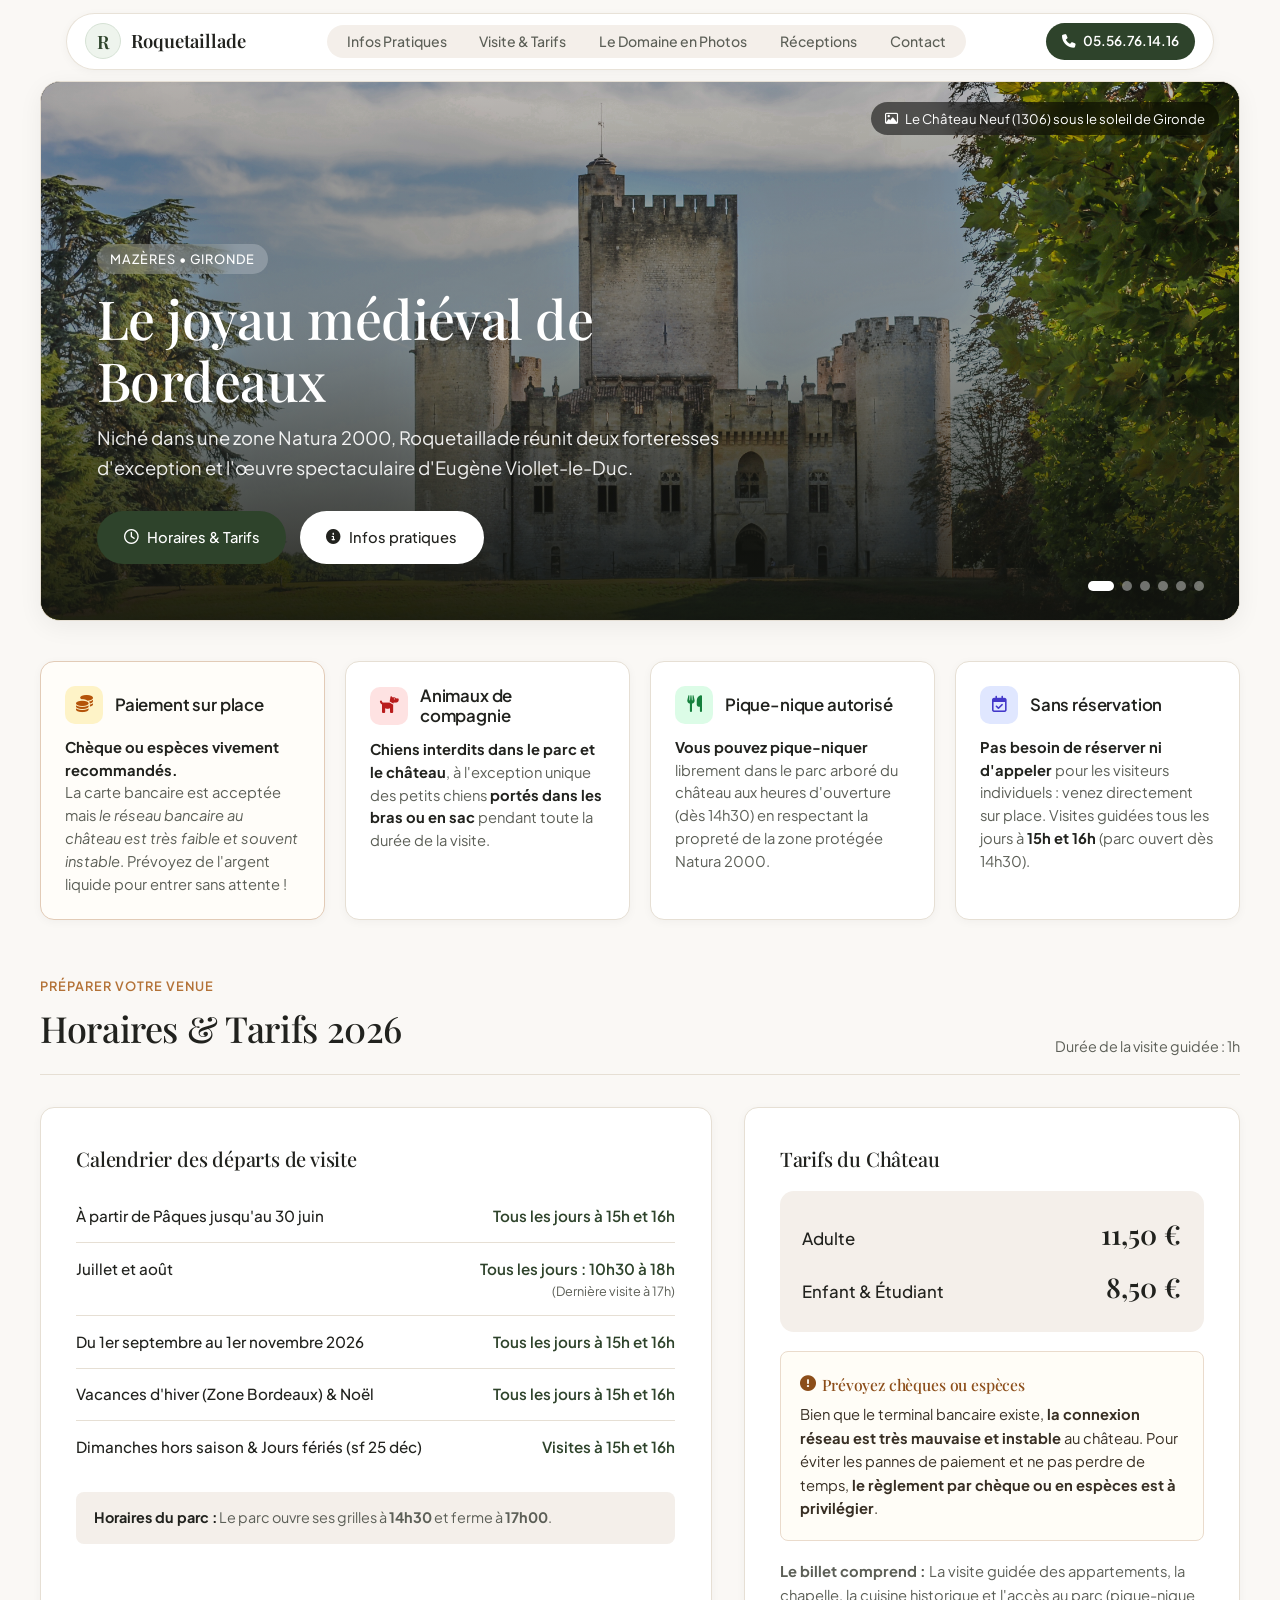
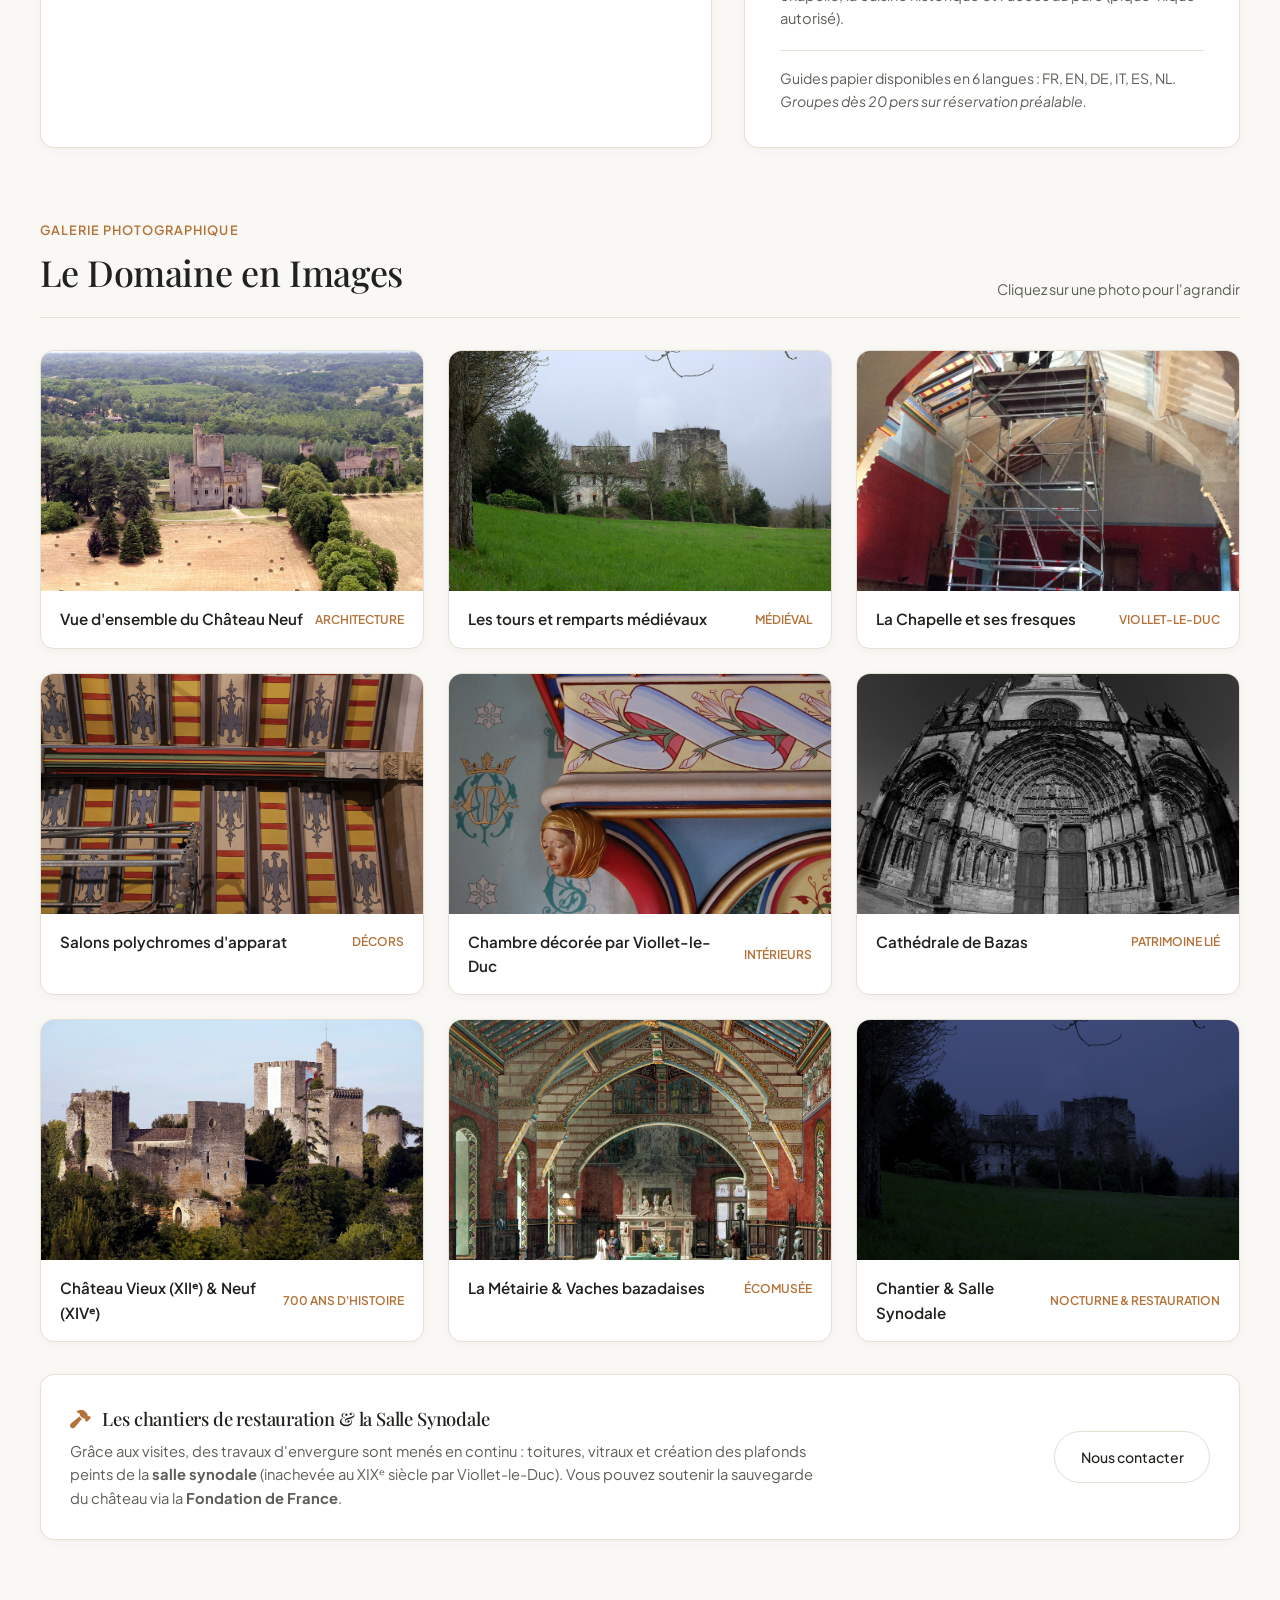
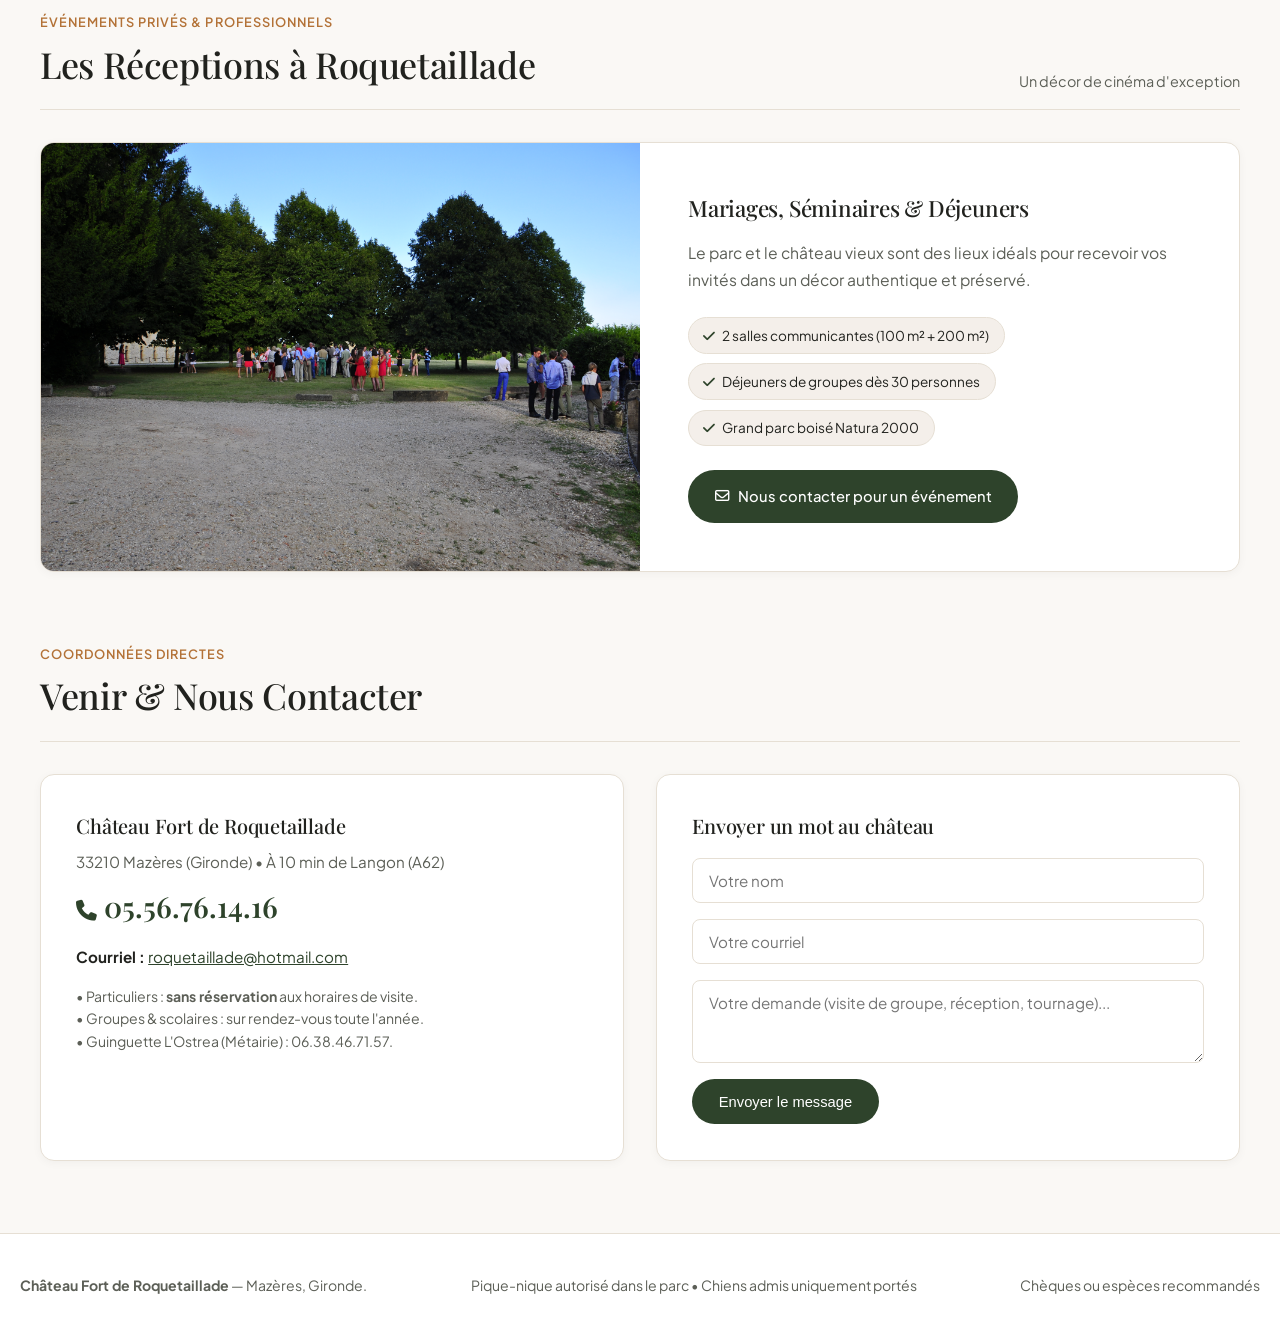
==== commit c137ea5b: "Optimisation responsive mobile et navigation sur smartphone" ====
--- a/index.html
+++ b/index.html
@@ -2,7 +2,7 @@
 <html lang="fr">
 <head>
   <meta charset="UTF-8">
-  <meta name="viewport" content="width=device-width, initial-scale=1.0">
+  <meta name="viewport" content="width=device-width, initial-scale=1.0, maximum-scale=5.0">
   <title>Château Fort de Roquetaillade | Le joyau médiéval de Bordeaux</title>
   <meta name="description" content="Site officiel du Château Fort de Roquetaillade à Mazères en Gironde. Visites guidées, horaires, tarifs 2026, réceptions et métairie.">
 
@@ -24,6 +24,7 @@
         <div class="brand-title">Roquetaillade</div>
       </a>
 
+      <!-- Menu Bureau -->
       <nav>
         <ul class="nav-links">
           <li><a href="#pratique">Infos Pratiques</a></li>
@@ -34,10 +35,26 @@
         </ul>
       </nav>
 
-      <a href="tel:0556761416" class="nav-contact-btn">
-        <i class="fa-solid fa-phone"></i>
-        <span>05.56.76.14.16</span>
-      </a>
+      <!-- Actions : Téléphone direct + Menu Burger Mobile -->
+      <div class="nav-actions">
+        <a href="tel:0556761416" class="nav-contact-btn" aria-label="Appeler le château au 05.56.76.14.16">
+          <i class="fa-solid fa-phone"></i>
+          <span>05.56.76.14.16</span>
+        </a>
+
+        <button class="mobile-burger-btn" id="burgerToggle" aria-label="Ouvrir le menu">
+          <i class="fa-solid fa-bars" id="burgerIcon"></i>
+        </button>
+      </div>
+
+      <!-- Tiroir Déroulant Mobile -->
+      <div class="mobile-menu-drawer" id="mobileDrawer">
+        <a href="#pratique" class="drawer-link"><i class="fa-solid fa-circle-info" style="color:var(--c-sand);margin-right:0.5rem;"></i> Infos Pratiques <i class="fa-solid fa-chevron-right" style="font-size:0.8rem;color:var(--c-muted);"></i></a>
+        <a href="#visite" class="drawer-link"><i class="fa-regular fa-clock" style="color:var(--c-moss);margin-right:0.5rem;"></i> Visite & Tarifs <i class="fa-solid fa-chevron-right" style="font-size:0.8rem;color:var(--c-muted);"></i></a>
+        <a href="#photos" class="drawer-link"><i class="fa-regular fa-image" style="color:var(--c-sand);margin-right:0.5rem;"></i> Le Domaine en Photos <i class="fa-solid fa-chevron-right" style="font-size:0.8rem;color:var(--c-muted);"></i></a>
+        <a href="#receptions" class="drawer-link"><i class="fa-solid fa-champagne-glasses" style="color:var(--c-moss);margin-right:0.5rem;"></i> Réceptions & Mariages <i class="fa-solid fa-chevron-right" style="font-size:0.8rem;color:var(--c-muted);"></i></a>
+        <a href="#contact" class="drawer-link"><i class="fa-solid fa-location-dot" style="color:var(--c-sand);margin-right:0.5rem;"></i> Accès & Contact <i class="fa-solid fa-chevron-right" style="font-size:0.8rem;color:var(--c-muted);"></i></a>
+      </div>
     </header>
   </div>
 
@@ -64,7 +81,7 @@
       </div>
 
       <!-- Slide 4 : Vue des deux châteaux (Vieux & Neuf) -->
-      <div class="slide" data-caption="Les deux châteaux forts réunis : Château Vieux (XIIᵉ) et Château Neuf (XIVᵉ)">
+      <div class="slide" data-caption="Les deux châteaux forts : Château Vieux (XIIᵉ) et Château Neuf (XIVᵉ)">
         <img src="assets/images/deux-chateaux-vue.jpg" alt="Vue des deux châteaux forts de Roquetaillade" class="slide-img">
         <div class="slide-overlay"></div>
       </div>
@@ -99,19 +116,19 @@
             <i class="fa-regular fa-clock"></i> Horaires & Tarifs
           </a>
           <a href="#pratique" class="btn btn-white">
-            <i class="fa-solid fa-circle-info"></i> Informations pratiques
+            <i class="fa-solid fa-circle-info"></i> Infos pratiques
           </a>
         </div>
       </div>
 
       <!-- Indicateurs de défilement cliquables (dots) -->
       <div class="slider-indicators" id="sliderDots">
-        <button class="slider-dot active" onclick="goToSlide(0)"></button>
-        <button class="slider-dot" onclick="goToSlide(1)"></button>
-        <button class="slider-dot" onclick="goToSlide(2)"></button>
-        <button class="slider-dot" onclick="goToSlide(3)"></button>
-        <button class="slider-dot" onclick="goToSlide(4)"></button>
-        <button class="slider-dot" onclick="goToSlide(5)"></button>
+        <button class="slider-dot active" onclick="goToSlide(0)" aria-label="Photo 1"></button>
+        <button class="slider-dot" onclick="goToSlide(1)" aria-label="Photo 2"></button>
+        <button class="slider-dot" onclick="goToSlide(2)" aria-label="Photo 3"></button>
+        <button class="slider-dot" onclick="goToSlide(3)" aria-label="Photo 4"></button>
+        <button class="slider-dot" onclick="goToSlide(4)" aria-label="Photo 5"></button>
+        <button class="slider-dot" onclick="goToSlide(5)" aria-label="Photo 6"></button>
       </div>
 
     </div>
@@ -259,7 +276,7 @@
     <div class="gallery-strip">
       <!-- 1 : Vue aérienne spectaculaire -->
       <div class="photo-card" onclick="showModal('assets/images/chateau-aerien.jpg')">
-        <img src="assets/images/chateau-aerien.jpg" alt="Vue aérienne du Château Neuf" class="photo-thumb">
+        <img src="assets/images/chateau-aerien.jpg" alt="Vue aérienne du Château Neuf" class="photo-thumb" loading="lazy">
         <div class="photo-info">
           <span class="photo-name">Vue d'ensemble du Château Neuf</span>
           <span class="photo-tag">Architecture</span>
@@ -268,7 +285,7 @@
 
       <!-- 2 : Remparts au soleil -->
       <div class="photo-card" onclick="showModal('assets/images/chateau-remparts-soleil.jpg')">
-        <img src="assets/images/chateau-remparts-soleil.jpg" alt="Tours et remparts de Roquetaillade" class="photo-thumb">
+        <img src="assets/images/chateau-remparts-soleil.jpg" alt="Tours et remparts de Roquetaillade" class="photo-thumb" loading="lazy">
         <div class="photo-info">
           <span class="photo-name">Les tours et remparts médiévaux</span>
           <span class="photo-tag">Médiéval</span>
@@ -277,7 +294,7 @@
 
       <!-- 3 : La Chapelle -->
       <div class="photo-card" onclick="showModal('assets/images/chapelle-viollet.jpg')">
-        <img src="assets/images/chapelle-viollet.jpg" alt="La Chapelle peinte" class="photo-thumb">
+        <img src="assets/images/chapelle-viollet.jpg" alt="La Chapelle peinte" class="photo-thumb" loading="lazy">
         <div class="photo-info">
           <span class="photo-name">La Chapelle et ses fresques</span>
           <span class="photo-tag">Viollet-le-Duc</span>
@@ -286,7 +303,7 @@
 
       <!-- 4 : Salons d'apparat -->
       <div class="photo-card" onclick="showModal('assets/images/interieur-viollet.jpg')">
-        <img src="assets/images/interieur-viollet.jpg" alt="Salons Viollet-le-Duc" class="photo-thumb">
+        <img src="assets/images/interieur-viollet.jpg" alt="Salons Viollet-le-Duc" class="photo-thumb" loading="lazy">
         <div class="photo-info">
           <span class="photo-name">Salons polychromes d'apparat</span>
           <span class="photo-tag">Décors</span>
@@ -295,16 +312,16 @@
 
       <!-- 5 : Chambre rose Viollet-le-Duc -->
       <div class="photo-card" onclick="showModal('assets/images/chambre-rose-viollet.jpg')">
-        <img src="assets/images/chambre-rose-viollet.jpg" alt="Chambre rose par Viollet-le-Duc" class="photo-thumb">
+        <img src="assets/images/chambre-rose-viollet.jpg" alt="Chambre rose par Viollet-le-Duc" class="photo-thumb" loading="lazy">
         <div class="photo-info">
           <span class="photo-name">Chambre décorée par Viollet-le-Duc</span>
           <span class="photo-tag">Intérieurs</span>
         </div>
       </div>
 
-      <!-- 6 : Cathédrale de Bazas (Patrimoine lié) -->
+      <!-- 6 : Cathédrale de Bazas -->
       <div class="photo-card" onclick="showModal('assets/images/cathedrale-bazas.jpg')">
-        <img src="assets/images/cathedrale-bazas.jpg" alt="Cathédrale Saint-Jean-Baptiste de Bazas" class="photo-thumb">
+        <img src="assets/images/cathedrale-bazas.jpg" alt="Cathédrale Saint-Jean-Baptiste de Bazas" class="photo-thumb" loading="lazy">
         <div class="photo-info">
           <span class="photo-name">Cathédrale de Bazas</span>
           <span class="photo-tag">Patrimoine lié</span>
@@ -313,7 +330,7 @@
 
       <!-- 7 : Les deux châteaux -->
       <div class="photo-card" onclick="showModal('assets/images/deux-chateaux-vue.jpg')">
-        <img src="assets/images/deux-chateaux-vue.jpg" alt="Château Vieux et Château Neuf" class="photo-thumb">
+        <img src="assets/images/deux-chateaux-vue.jpg" alt="Château Vieux et Château Neuf" class="photo-thumb" loading="lazy">
         <div class="photo-info">
           <span class="photo-name">Château Vieux (XIIᵉ) & Neuf (XIVᵉ)</span>
           <span class="photo-tag">700 ans d'histoire</span>
@@ -322,7 +339,7 @@
 
       <!-- 8 : Vaches bazadaises à la métairie -->
       <div class="photo-card" onclick="showModal('assets/images/vaches-bazadaises.jpg')">
-        <img src="assets/images/vaches-bazadaises.jpg" alt="Vaches bazadaises à la métairie" class="photo-thumb">
+        <img src="assets/images/vaches-bazadaises.jpg" alt="Vaches bazadaises à la métairie" class="photo-thumb" loading="lazy">
         <div class="photo-info">
           <span class="photo-name">La Métairie & Vaches bazadaises</span>
           <span class="photo-tag">Écomusée</span>
@@ -331,7 +348,7 @@
 
       <!-- 9 : Photo de nuit (Salle synodale & Restauration) -->
       <div class="photo-card" onclick="showModal('assets/images/chateau-nuit.jpg')">
-        <img src="assets/images/chateau-nuit.jpg" alt="Le Château de Roquetaillade la nuit" class="photo-thumb">
+        <img src="assets/images/chateau-nuit.jpg" alt="Le Château de Roquetaillade la nuit" class="photo-thumb" loading="lazy">
         <div class="photo-info">
           <span class="photo-name">Chantier & Salle Synodale</span>
           <span class="photo-tag">Nocturne & Restauration</span>
@@ -340,7 +357,7 @@
     </div>
 
     <!-- Encart d'explication des travaux de restauration -->
-    <div style="background: var(--c-surface); border: 1px solid var(--c-border); border-radius: var(--radius); padding: 1.8rem; margin-top: 2rem; display: flex; justify-content: space-between; align-items: center; flex-wrap: wrap; gap: 1.5rem; box-shadow: var(--shadow);">
+    <div style="background: var(--c-surface); border: 1px solid var(--c-border); border-radius: var(--radius); padding: 1.8rem; margin-top: 2rem; display: flex; justify-content: space-between; align-items: center; flex-wrap: wrap; gap: 1.5rem; box-shadow: var(--shadow-sm);">
       <div style="max-width: 760px;">
         <h3 style="font-size: 1.15rem; margin-bottom: 0.4rem; color: var(--c-text);">
           <i class="fa-solid fa-hammer" style="color: var(--c-sand); margin-right: 0.5rem;"></i> Les chantiers de restauration & la Salle Synodale
@@ -369,7 +386,7 @@
 
     <div class="reception-split">
       <div class="reception-visual">
-        <img src="assets/images/reception-salle.jpg" alt="Salles de réception du château de Roquetaillade">
+        <img src="assets/images/reception-salle.jpg" alt="Salles de réception du château de Roquetaillade" loading="lazy">
       </div>
       <div class="reception-desc">
         <h3 style="font-size: 1.4rem; margin-bottom: 0.8rem;">Mariages, Séminaires & Déjeuners</h3>
@@ -408,7 +425,7 @@
         <p style="color: var(--c-muted); font-size: 0.95rem;">33210 Mazères (Gironde) • À 10 min de Langon (A62)</p>
 
         <a href="tel:0556761416" class="contact-phone-big">
-          <i class="fa-solid fa-phone" style="font-size: 1.4rem; margin-right: 0.5rem;"></i>05.56.76.14.16
+          <i class="fa-solid fa-phone" style="font-size: 1.3rem; margin-right: 0.4rem;"></i>05.56.76.14.16
         </a>
 
         <div style="margin-bottom: 1rem; font-size: 0.95rem;">
@@ -459,6 +476,26 @@
   </div>
 
   <script>
+    // ==================== MENU BURGER MOBILE ====================
+    const burgerBtn = document.getElementById('burgerToggle');
+    const burgerIcon = document.getElementById('burgerIcon');
+    const mobileDrawer = document.getElementById('mobileDrawer');
+
+    if (burgerBtn && mobileDrawer) {
+      burgerBtn.addEventListener('click', () => {
+        const isOpen = mobileDrawer.classList.toggle('open');
+        burgerIcon.className = isOpen ? 'fa-solid fa-xmark' : 'fa-solid fa-bars';
+      });
+
+      // Fermer le tiroir quand on clique sur un lien
+      document.querySelectorAll('.drawer-link').forEach(link => {
+        link.addEventListener('click', () => {
+          mobileDrawer.classList.remove('open');
+          burgerIcon.className = 'fa-solid fa-bars';
+        });
+      });
+    }
+
     // ==================== CARROUSEL AUTOMATIQUE EN DOUCEUR ====================
     let currentSlide = 0;
     const slides = document.querySelectorAll('.slide');
--- a/assets/css/style.css
+++ b/assets/css/style.css
@@ -1,11 +1,11 @@
 /* ==========================================================================
-   CHÂTEAU DE ROQUETAILLADE - Design Lisible, Rassurant & Anti-Appels Inutiles
-   Conçu spécialement pour éviter les questions répétitives
+   CHÂTEAU DE ROQUETAILLADE - Design Mobile-First & Desktop Raffiné
+   Ultra propre, lisible, fluide et optimisé pour smartphone
    ========================================================================== */
 
 :root {
   --font-serif: 'Playfair Display', Georgia, serif;
-  --font-sans: 'Plus Jakarta Sans', -apple-system, sans-serif;
+  --font-sans: 'Plus Jakarta Sans', -apple-system, BlinkMacSystemFont, 'Segoe UI', Roboto, sans-serif;
 
   /* Palette sobre & patrimoniale */
   --c-bg:          #FAF8F5;      /* Pierre calcaire claire / lin */
@@ -14,17 +14,20 @@
   --c-border:      #E6DFD4;      /* Filets discrets */
 
   --c-text:        #21221E;      /* Anthracite doux */
-  --c-muted:       #64665E;      /* Texte secondaire */
+  --c-muted:       #5C5F57;      /* Texte secondaire très lisible */
   
-  --c-moss:        #344A31;      /* Vert buis / feuillage élégant */
+  --c-moss:        #2E432B;      /* Vert buis profond et noble */
   --c-moss-light:  #EEF4ED;
-  --c-sand:        #B8783E;      /* Ocre pierre dorée */
+  --c-sand:        #B37237;      /* Ocre pierre dorée */
   --c-sand-light:  #F7EFE6;
 
-  --shadow: 0 4px 20px rgba(0, 0, 0, 0.04);
-  --shadow-hover: 0 8px 30px rgba(0, 0, 0, 0.08);
-
-  --radius: 12px;
+  --shadow-sm: 0 2px 10px rgba(0, 0, 0, 0.04);
+  --shadow:    0 6px 24px rgba(0, 0, 0, 0.06);
+  --shadow-hover: 0 10px 32px rgba(0, 0, 0, 0.09);
+
+  --radius-sm: 8px;
+  --radius: 14px;
+  --radius-lg: 20px;
 }
 
 *, *::before, *::after {
@@ -38,6 +41,7 @@
   font-size: 16px;
   background-color: var(--c-bg);
   color: var(--c-text);
+  -webkit-text-size-adjust: 100%;
 }
 
 body {
@@ -45,6 +49,7 @@
   line-height: 1.6;
   background-color: var(--c-bg);
   -webkit-font-smoothing: antialiased;
+  overflow-x: hidden;
 }
 
 /* Typographie */
@@ -53,6 +58,10 @@
   color: var(--c-text);
   font-weight: 500;
   letter-spacing: -0.01em;
+}
+
+p {
+  color: var(--c-muted);
 }
 
 a {
@@ -61,37 +70,44 @@
   transition: all 0.2s ease;
 }
 
-/* ==================== BARRE DE NAVIGATION FLOTTANTE ==================== */
+img {
+  max-width: 100%;
+  height: auto;
+}
+
+/* ==================== BARRE DE NAVIGATION ==================== */
 .navbar-wrapper {
   position: sticky;
-  top: 1rem;
+  top: 0.8rem;
   z-index: 1000;
   max-width: 1180px;
   margin: 0 auto;
-  padding: 0 1.25rem;
+  padding: 0 1rem;
 }
 
 .navbar {
-  background: rgba(255, 255, 255, 0.94);
+  background: rgba(255, 255, 255, 0.95);
   backdrop-filter: blur(14px);
+  -webkit-backdrop-filter: blur(14px);
   border: 1px solid rgba(230, 223, 212, 0.9);
   border-radius: 40px;
-  padding: 0.6rem 1.4rem;
+  padding: 0.55rem 1.1rem;
   display: flex;
   align-items: center;
   justify-content: space-between;
-  box-shadow: 0 6px 24px rgba(0, 0, 0, 0.05);
+  box-shadow: var(--shadow-sm);
+  position: relative;
 }
 
 .brand {
   display: flex;
   align-items: center;
-  gap: 0.75rem;
+  gap: 0.65rem;
 }
 
 .brand-crest {
-  width: 34px;
-  height: 34px;
+  width: 36px;
+  height: 36px;
   border-radius: 50%;
   background: var(--c-moss-light);
   border: 1px solid #D5E1D4;
@@ -102,6 +118,7 @@
   font-family: var(--font-serif);
   font-size: 1.15rem;
   font-weight: 600;
+  flex-shrink: 0;
 }
 
 .brand-title {
@@ -114,10 +131,10 @@
 .nav-links {
   display: flex;
   list-style: none;
-  gap: 0.5rem;
+  gap: 0.35rem;
   align-items: center;
   background: var(--c-subtle);
-  padding: 0.3rem 0.5rem;
+  padding: 0.25rem 0.4rem;
   border-radius: 30px;
 }
 
@@ -125,32 +142,89 @@
   color: var(--c-muted);
   font-size: 0.88rem;
   font-weight: 500;
-  padding: 0.4rem 0.9rem;
+  padding: 0.4rem 0.85rem;
   border-radius: 20px;
   transition: all 0.2s ease;
+  white-space: nowrap;
 }
 
 .nav-links a:hover {
   color: var(--c-text);
-  background: rgba(255, 255, 255, 0.8);
+  background: rgba(255, 255, 255, 0.9);
+}
+
+.nav-actions {
+  display: flex;
+  align-items: center;
+  gap: 0.6rem;
 }
 
 .nav-contact-btn {
   display: inline-flex;
   align-items: center;
   gap: 0.45rem;
-  padding: 0.5rem 1.1rem;
+  padding: 0.48rem 1rem;
   background: var(--c-moss);
   color: #FFF;
   border-radius: 30px;
-  font-size: 0.86rem;
+  font-size: 0.85rem;
   font-weight: 600;
   transition: all 0.2s ease;
+  white-space: nowrap;
 }
 .nav-contact-btn:hover {
-  background: #253323;
+  background: #1e2c1c;
   color: #FFF;
-  transform: translateY(-1px);
+}
+
+/* Bouton burger mobile */
+.mobile-burger-btn {
+  display: none;
+  background: var(--c-subtle);
+  border: 1px solid var(--c-border);
+  color: var(--c-text);
+  width: 38px;
+  height: 38px;
+  border-radius: 50%;
+  align-items: center;
+  justify-content: center;
+  font-size: 1rem;
+  cursor: pointer;
+}
+
+/* Tiroir de navigation mobile */
+.mobile-menu-drawer {
+  display: none;
+  position: absolute;
+  top: calc(100% + 0.5rem);
+  left: 0;
+  right: 0;
+  background: #FFFFFF;
+  border: 1px solid var(--c-border);
+  border-radius: var(--radius);
+  padding: 1rem;
+  box-shadow: var(--shadow);
+  flex-direction: column;
+  gap: 0.4rem;
+}
+
+.mobile-menu-drawer.open {
+  display: flex;
+}
+
+.mobile-menu-drawer a {
+  padding: 0.75rem 1rem;
+  border-radius: var(--radius-sm);
+  color: var(--c-text);
+  font-weight: 500;
+  font-size: 0.95rem;
+  display: flex;
+  align-items: center;
+  justify-content: space-between;
+}
+.mobile-menu-drawer a:hover {
+  background: var(--c-subtle);
+  color: var(--c-moss);
 }
 
 /* Boutons */
@@ -166,6 +240,7 @@
   cursor: pointer;
   border: 1px solid transparent;
   transition: all 0.2s ease;
+  text-align: center;
 }
 
 .btn-moss {
@@ -173,33 +248,44 @@
   color: #FFF;
 }
 .btn-moss:hover {
-  background: #253323;
+  background: #1e2c1c;
   color: #FFF;
 }
 
 .btn-white {
   background: #FFF;
   color: var(--c-text);
-  border: 1px solid rgba(255, 255, 255, 0.3);
+  border: 1px solid rgba(255, 255, 255, 0.4);
 }
 .btn-white:hover {
-  background: rgba(255, 255, 255, 0.9);
-}
-
-/* ==================== HERO AVEC CARROUSEL AUTOMATIQUE ==================== */
+  background: rgba(255, 255, 255, 0.92);
+}
+
+.btn-outline {
+  background: var(--c-surface);
+  border: 1px solid var(--c-border);
+  color: var(--c-text);
+}
+.btn-outline:hover {
+  background: var(--c-subtle);
+  border-color: var(--c-text);
+}
+
+/* ==================== HERO SLIDER ==================== */
 .hero {
   max-width: 1240px;
   margin: 1.5rem auto 2.5rem;
-  padding: 0 1.5rem;
+  padding: 0 1.25rem;
 }
 
 .hero-slider-wrap {
   position: relative;
   min-height: 540px;
-  border-radius: 24px;
+  border-radius: var(--radius-lg);
   overflow: hidden;
   box-shadow: var(--shadow);
   border: 1px solid var(--c-border);
+  background: #1C1E19;
 }
 
 .slide {
@@ -224,13 +310,14 @@
 .slide-overlay {
   position: absolute;
   inset: 0;
-  background: linear-gradient(to top, rgba(17, 19, 15, 0.88) 0%, rgba(17, 19, 15, 0.35) 50%, rgba(17, 19, 15, 0.15) 100%);
+  background: linear-gradient(to top, rgba(17, 19, 15, 0.92) 0%, rgba(17, 19, 15, 0.45) 50%, rgba(17, 19, 15, 0.2) 100%);
 }
 
 .hero-content {
   position: absolute;
   bottom: 0;
   left: 0;
+  right: 0;
   z-index: 5;
   padding: 3.5rem;
   max-width: 820px;
@@ -239,8 +326,9 @@
 
 .hero-tag {
   display: inline-block;
-  background: rgba(255, 255, 255, 0.2);
+  background: rgba(255, 255, 255, 0.22);
   backdrop-filter: blur(8px);
+  -webkit-backdrop-filter: blur(8px);
   padding: 0.3rem 0.8rem;
   border-radius: 20px;
   font-size: 0.8rem;
@@ -248,35 +336,37 @@
   text-transform: uppercase;
   margin-bottom: 0.8rem;
   color: #FFF;
+  font-weight: 500;
 }
 
 .hero-title {
-  font-size: clamp(2.3rem, 4.2vw, 3.8rem);
+  font-size: clamp(2rem, 4.2vw, 3.8rem);
   color: #FFF;
-  line-height: 1.1;
+  line-height: 1.15;
   margin-bottom: 0.8rem;
 }
 
 .hero-subtitle {
-  font-size: 1.12rem;
-  color: rgba(255, 255, 255, 0.9);
+  font-size: clamp(1rem, 1.8vw, 1.15rem);
+  color: rgba(255, 255, 255, 0.92);
   margin-bottom: 1.8rem;
   max-width: 640px;
+  line-height: 1.6;
 }
 
 .hero-actions {
   display: flex;
-  gap: 1rem;
+  gap: 0.85rem;
   flex-wrap: wrap;
 }
 
 .slider-indicators {
   position: absolute;
   bottom: 1.8rem;
-  right: 2.5rem;
+  right: 2.2rem;
   z-index: 10;
   display: flex;
-  gap: 0.6rem;
+  gap: 0.5rem;
 }
 
 .slider-dot {
@@ -287,21 +377,23 @@
   border: none;
   cursor: pointer;
   transition: all 0.3s ease;
+  padding: 0;
 }
 
 .slider-dot.active {
   background: #FFF;
-  width: 28px;
+  width: 26px;
   border-radius: 10px;
 }
 
 .slide-caption-badge {
   position: absolute;
-  top: 1.5rem;
-  right: 1.5rem;
+  top: 1.25rem;
+  right: 1.25rem;
   z-index: 10;
-  background: rgba(0, 0, 0, 0.45);
+  background: rgba(0, 0, 0, 0.55);
   backdrop-filter: blur(8px);
+  -webkit-backdrop-filter: blur(8px);
   color: #FFF;
   padding: 0.4rem 0.9rem;
   border-radius: 20px;
@@ -309,13 +401,20 @@
   display: flex;
   align-items: center;
   gap: 0.4rem;
-}
-
-/* ==================== BLOC DE RÉPONSES DIRECTES AUX QUESTIONS FRÉQUENTES ==================== */
+  max-width: calc(100% - 2.5rem);
+}
+
+.slide-caption-badge span {
+  overflow: hidden;
+  text-overflow: ellipsis;
+  white-space: nowrap;
+}
+
+/* ==================== BLOC INFOS ESSENTIELLES (ANTI-APPELS) ==================== */
 .essentials-section {
   max-width: 1240px;
-  margin: 0 auto 4rem;
-  padding: 0 1.5rem;
+  margin: 0 auto 3.5rem;
+  padding: 0 1.25rem;
 }
 
 .essentials-grid {
@@ -329,7 +428,7 @@
   border: 1px solid var(--c-border);
   border-radius: var(--radius);
   padding: 1.5rem;
-  box-shadow: var(--shadow);
+  box-shadow: var(--shadow-sm);
   display: flex;
   flex-direction: column;
 }
@@ -343,17 +442,17 @@
   display: flex;
   align-items: center;
   gap: 0.75rem;
-  margin-bottom: 0.8rem;
+  margin-bottom: 0.75rem;
 }
 
 .essential-icon {
   width: 38px;
   height: 38px;
-  border-radius: 8px;
+  border-radius: 10px;
   display: flex;
   align-items: center;
   justify-content: center;
-  font-size: 1.1rem;
+  font-size: 1.05rem;
   flex-shrink: 0;
 }
 
@@ -367,10 +466,11 @@
   font-weight: 600;
   font-family: var(--font-sans);
   color: var(--c-text);
+  line-height: 1.2;
 }
 
 .essential-text {
-  font-size: 0.9rem;
+  font-size: 0.92rem;
   color: var(--c-muted);
   line-height: 1.55;
 }
@@ -382,8 +482,8 @@
 /* ==================== SECTIONS COMMUNES ==================== */
 .section {
   max-width: 1240px;
-  margin: 0 auto 5rem;
-  padding: 0 1.5rem;
+  margin: 0 auto 4.5rem;
+  padding: 0 1.25rem;
 }
 
 .section-head {
@@ -394,21 +494,21 @@
   border-bottom: 1px solid var(--c-border);
   padding-bottom: 1rem;
   flex-wrap: wrap;
-  gap: 1rem;
+  gap: 0.75rem;
 }
 
 .section-tag {
   font-size: 0.8rem;
   color: var(--c-sand);
   text-transform: uppercase;
-  letter-spacing: 0.1em;
+  letter-spacing: 0.08em;
   font-weight: 600;
   display: block;
   margin-bottom: 0.2rem;
 }
 
 .section-title {
-  font-size: 2.1rem;
+  font-size: clamp(1.75rem, 3vw, 2.25rem);
 }
 
 /* ==================== SECTION VISITES & TARIFS ==================== */
@@ -423,15 +523,17 @@
   border: 1px solid var(--c-border);
   border-radius: var(--radius);
   padding: 2.2rem;
-  box-shadow: var(--shadow);
+  box-shadow: var(--shadow-sm);
 }
 
 .schedule-row {
   display: flex;
   justify-content: space-between;
+  align-items: baseline;
   padding: 0.85rem 0;
   border-bottom: 1px solid var(--c-border);
   font-size: 0.95rem;
+  gap: 1rem;
 }
 .schedule-row:last-child {
   border-bottom: none;
@@ -445,12 +547,14 @@
 .schedule-time {
   font-weight: 600;
   color: var(--c-moss);
+  text-align: right;
+  flex-shrink: 0;
 }
 
 .price-box {
   background: var(--c-subtle);
   border-radius: var(--radius);
-  padding: 1.5rem;
+  padding: 1.4rem;
   margin-bottom: 1.2rem;
 }
 
@@ -476,7 +580,6 @@
   color: var(--c-text);
 }
 
-/* Avertissement Paiement très clair et rassurant */
 .payment-box-alert {
   background: #FFFDF7;
   border: 1px solid #EADBCC;
@@ -509,7 +612,7 @@
   border: 1px solid var(--c-border);
   border-radius: var(--radius);
   overflow: hidden;
-  box-shadow: var(--shadow);
+  box-shadow: var(--shadow-sm);
   transition: transform 0.2s ease, box-shadow 0.2s ease;
   cursor: pointer;
 }
@@ -531,6 +634,7 @@
   display: flex;
   justify-content: space-between;
   align-items: center;
+  gap: 0.5rem;
 }
 
 .photo-name {
@@ -544,6 +648,7 @@
   color: var(--c-sand);
   font-weight: 600;
   text-transform: uppercase;
+  flex-shrink: 0;
 }
 
 /* ==================== RÉCEPTIONS & ÉVÉNEMENTS ==================== */
@@ -554,7 +659,7 @@
   overflow: hidden;
   display: grid;
   grid-template-columns: 1fr 1fr;
-  box-shadow: var(--shadow);
+  box-shadow: var(--shadow-sm);
 }
 
 .reception-visual {
@@ -592,13 +697,6 @@
   color: var(--c-text);
 }
 
-/* ==================== TRAVAUX & MÉTAIRIE ==================== */
-.restauration-grid {
-  display: grid;
-  grid-template-columns: 1fr 1fr;
-  gap: 2rem;
-}
-
 /* ==================== CONTACT & ACCÈS ==================== */
 .contact-grid {
   display: grid;
@@ -610,8 +708,8 @@
   background: var(--c-surface);
   border: 1px solid var(--c-border);
   border-radius: var(--radius);
-  padding: 2.5rem;
-  box-shadow: var(--shadow);
+  padding: 2.2rem;
+  box-shadow: var(--shadow-sm);
 }
 
 .contact-phone-big {
@@ -623,12 +721,16 @@
   margin: 0.5rem 0 1rem;
 }
 
+.contact-phone-big:hover {
+  text-decoration: underline;
+}
+
 /* ==================== PIED DE PAGE ==================== */
 .footer {
   background: var(--c-surface);
   border-top: 1px solid var(--c-border);
-  padding: 3rem 1.5rem 2rem;
-  margin-top: 4rem;
+  padding: 2.5rem 1.25rem 2rem;
+  margin-top: 3.5rem;
 }
 
 .footer-inner {
@@ -638,7 +740,7 @@
   justify-content: space-between;
   align-items: center;
   flex-wrap: wrap;
-  gap: 1.5rem;
+  gap: 1.2rem;
   font-size: 0.88rem;
   color: var(--c-muted);
 }
@@ -647,13 +749,14 @@
 .modal {
   position: fixed;
   inset: 0;
-  background: rgba(20, 22, 18, 0.85);
+  background: rgba(17, 19, 15, 0.9);
   backdrop-filter: blur(5px);
+  -webkit-backdrop-filter: blur(5px);
   z-index: 2000;
   display: none;
   align-items: center;
   justify-content: center;
-  padding: 2rem;
+  padding: 1.5rem;
 }
 
 .modal.active {
@@ -661,38 +764,39 @@
 }
 
 .modal-img {
-  max-width: 90vw;
-  max-height: 85vh;
+  max-width: 94vw;
+  max-height: 82vh;
   object-fit: contain;
-  border-radius: 8px;
+  border-radius: var(--radius-sm);
   box-shadow: 0 10px 40px rgba(0,0,0,0.5);
 }
 
 .modal-close {
   position: absolute;
-  top: 1.5rem;
-  right: 2rem;
+  top: 1rem;
+  right: 1.25rem;
   color: #FFF;
-  font-size: 2.5rem;
+  font-size: 2.2rem;
   background: none;
   border: none;
   cursor: pointer;
-}
-
-/* Responsive */
+  padding: 0.5rem;
+  line-height: 1;
+}
+
+/* ==================== OPTIMISATION MOBILE FINE ==================== */
 @media (max-width: 992px) {
   .essentials-grid {
     grid-template-columns: repeat(2, 1fr);
   }
   .visit-container,
   .reception-split,
-  .restauration-grid,
   .contact-grid,
   .gallery-strip {
     grid-template-columns: 1fr;
   }
   .hero-content {
-    padding: 2rem;
+    padding: 2.5rem;
   }
   .reception-desc {
     padding: 2rem;
@@ -700,16 +804,152 @@
 }
 
 @media (max-width: 768px) {
+  /* Navigation mobile propre */
+  .navbar-wrapper {
+    top: 0.4rem;
+    padding: 0 0.75rem;
+  }
+
+  .navbar {
+    padding: 0.45rem 0.85rem;
+  }
+
   .nav-links {
-    display: none;
-  }
+    display: none; /* Remplacé par tiroir burger */
+  }
+
+  .mobile-burger-btn {
+    display: inline-flex;
+  }
+
+  .nav-contact-btn span {
+    display: none; /* Juste l'icône téléphone pour gagner de la place */
+  }
+
+  .nav-contact-btn {
+    padding: 0.55rem;
+    border-radius: 50%;
+    width: 36px;
+    height: 36px;
+    justify-content: center;
+  }
+
+  /* Hero Mobile */
+  .hero {
+    margin: 1rem auto 2rem;
+    padding: 0 0.75rem;
+  }
+
+  .hero-slider-wrap {
+    min-height: 440px;
+    border-radius: var(--radius);
+  }
+
+  .hero-content {
+    padding: 1.4rem;
+  }
+
+  .hero-title {
+    font-size: 1.85rem;
+    line-height: 1.2;
+    margin-bottom: 0.6rem;
+  }
+
+  .hero-subtitle {
+    font-size: 0.95rem;
+    margin-bottom: 1.3rem;
+  }
+
+  .hero-actions {
+    flex-direction: column;
+    gap: 0.6rem;
+  }
+
+  .hero-actions .btn {
+    width: 100%;
+    padding: 0.8rem 1.2rem;
+  }
+
+  .slide-caption-badge {
+    top: 0.8rem;
+    right: 0.8rem;
+    font-size: 0.75rem;
+    padding: 0.3rem 0.7rem;
+  }
+
+  .slider-indicators {
+    bottom: 1rem;
+    right: 1.2rem;
+  }
+
+  /* Cartes d'infos essentielles : 1 seule colonne propre et compacte */
+  .essentials-section {
+    padding: 0 0.75rem;
+    margin-bottom: 2.5rem;
+  }
+
   .essentials-grid {
     grid-template-columns: 1fr;
-  }
-  .hero-slider-wrap {
-    min-height: 480px;
-  }
-  .hero-content {
-    padding: 1.8rem;
-  }
-}
+    gap: 0.85rem;
+  }
+
+  .essential-card {
+    padding: 1.2rem;
+  }
+
+  /* Sections */
+  .section {
+    padding: 0 0.75rem;
+    margin-bottom: 3.5rem;
+  }
+
+  .section-head {
+    flex-direction: column;
+    align-items: flex-start;
+    gap: 0.4rem;
+    margin-bottom: 1.4rem;
+  }
+
+  .visit-card,
+  .contact-card {
+    padding: 1.4rem;
+  }
+
+  .schedule-row {
+    flex-direction: column;
+    align-items: flex-start;
+    padding: 0.7rem 0;
+    gap: 0.25rem;
+  }
+
+  .schedule-time {
+    text-align: left;
+    font-size: 0.92rem;
+  }
+
+  .photo-thumb {
+    height: 200px;
+  }
+
+  .reception-visual {
+    min-height: 240px;
+  }
+
+  .reception-desc {
+    padding: 1.4rem;
+  }
+
+  .contact-phone-big {
+    font-size: 1.5rem;
+  }
+
+  .footer {
+    padding: 2rem 1rem;
+  }
+
+  .footer-inner {
+    flex-direction: column;
+    align-items: flex-start;
+    gap: 0.75rem;
+  }
+}
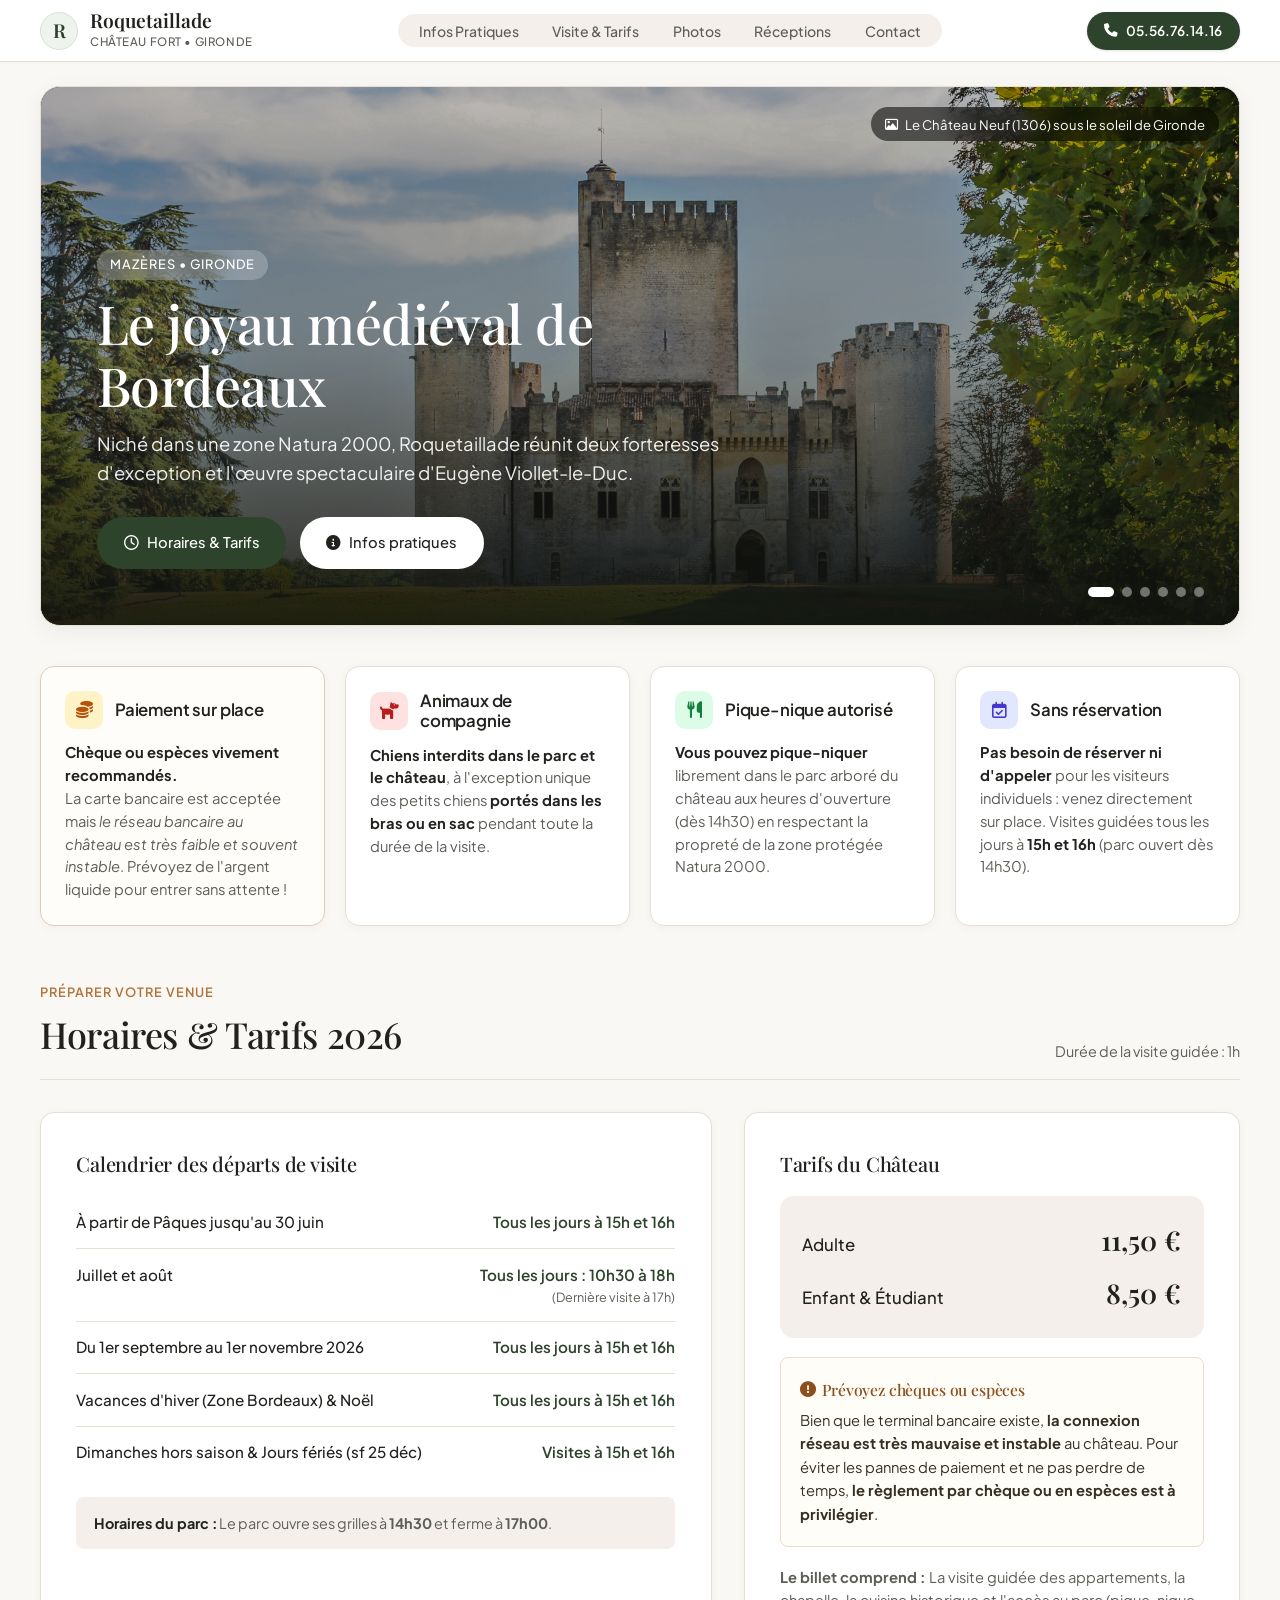
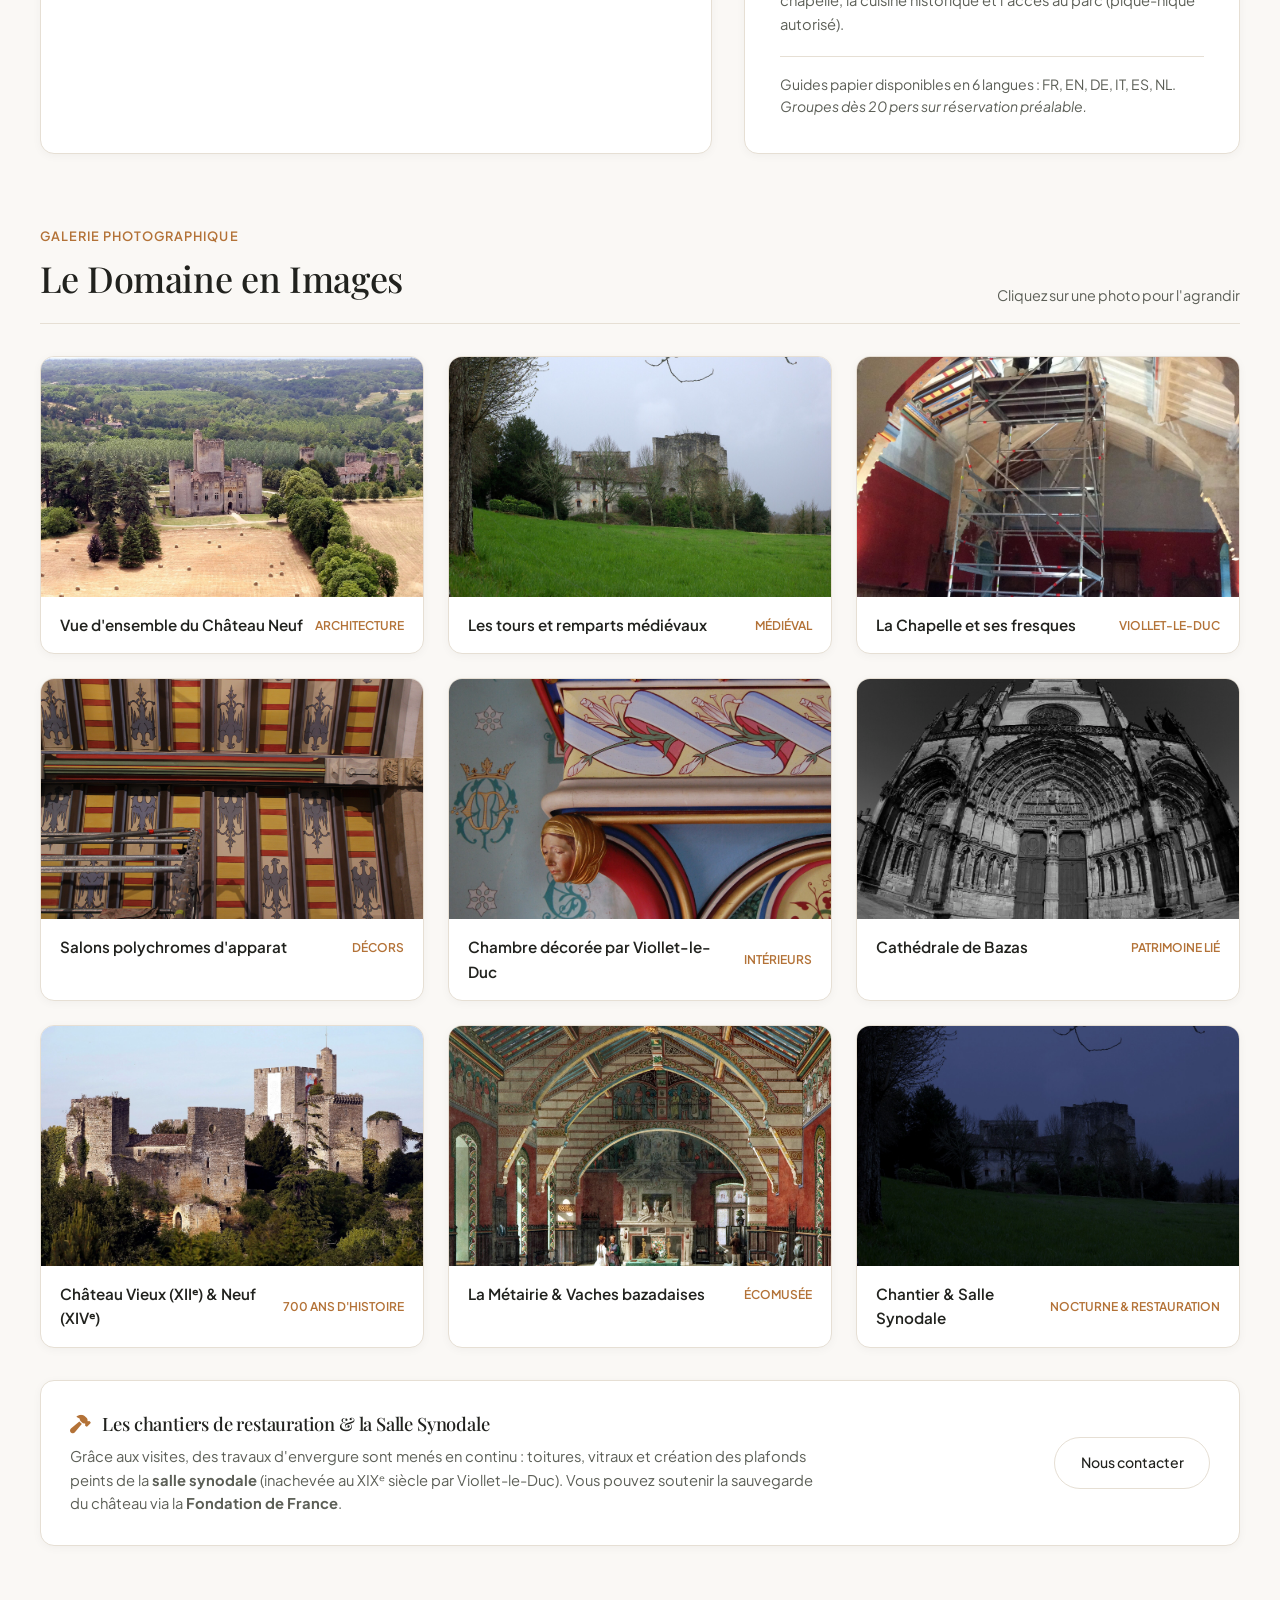
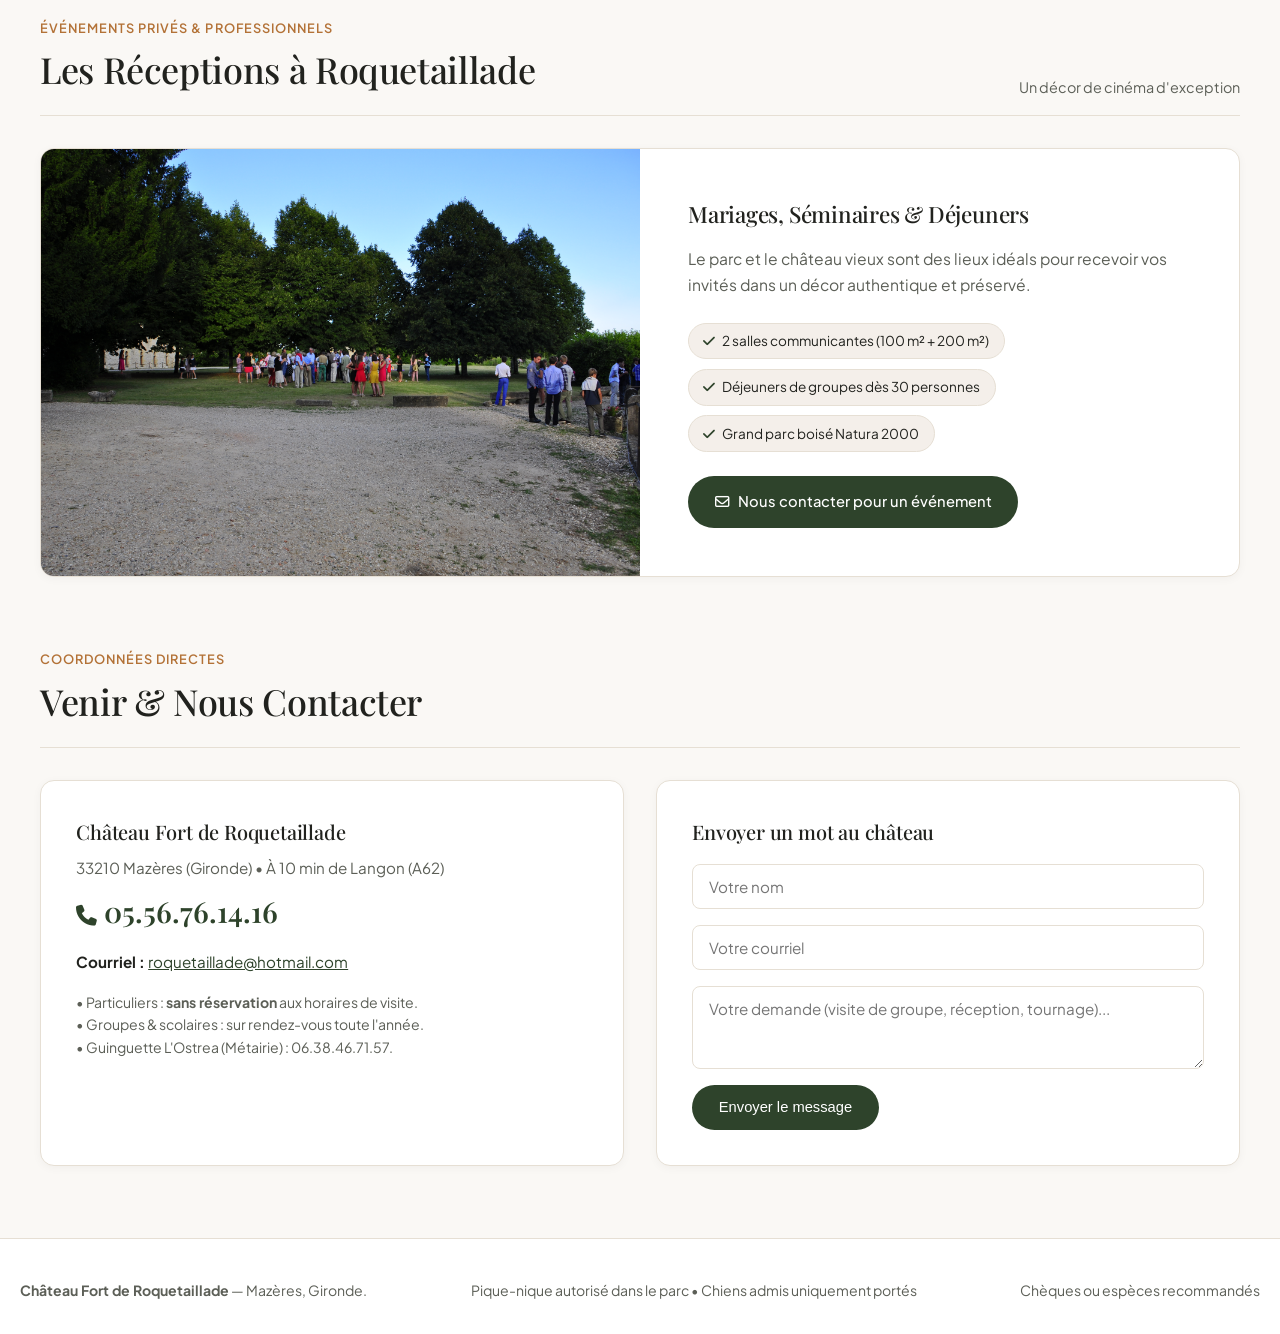
==== commit 5f4f0798: "Refonte propre de l'en-tete et du menu mobile" ====
--- a/index.html
+++ b/index.html
@@ -16,47 +16,102 @@
 </head>
 <body>
 
-  <!-- ==================== NAVIGATION FLOTTANTE & ÉPURÉE ==================== -->
-  <div class="navbar-wrapper">
-    <header class="navbar">
+  <!-- ==================== HEADER ÉPURÉ & FIABLE ==================== -->
+  <header class="site-header">
+    <div class="header-inner">
       <a href="#hero" class="brand">
         <div class="brand-crest">R</div>
-        <div class="brand-title">Roquetaillade</div>
+        <div class="brand-info">
+          <span class="brand-title">Roquetaillade</span>
+          <span class="brand-sub">Château Fort • Gironde</span>
+        </div>
       </a>
 
-      <!-- Menu Bureau -->
-      <nav>
+      <!-- Menu Navigation Desktop -->
+      <nav class="nav-desktop">
         <ul class="nav-links">
           <li><a href="#pratique">Infos Pratiques</a></li>
           <li><a href="#visite">Visite & Tarifs</a></li>
-          <li><a href="#photos">Le Domaine en Photos</a></li>
+          <li><a href="#photos">Photos</a></li>
           <li><a href="#receptions">Réceptions</a></li>
           <li><a href="#contact">Contact</a></li>
         </ul>
       </nav>
 
-      <!-- Actions : Téléphone direct + Menu Burger Mobile -->
-      <div class="nav-actions">
-        <a href="tel:0556761416" class="nav-contact-btn" aria-label="Appeler le château au 05.56.76.14.16">
+      <!-- Actions Rapides -->
+      <div class="header-actions">
+        <a href="tel:0556761416" class="header-call-btn" aria-label="Appeler le château au 05.56.76.14.16">
           <i class="fa-solid fa-phone"></i>
-          <span>05.56.76.14.16</span>
-        </a>
-
-        <button class="mobile-burger-btn" id="burgerToggle" aria-label="Ouvrir le menu">
+          <span class="call-text">05.56.76.14.16</span>
+        </a>
+
+        <button class="mobile-menu-toggle" id="burgerToggle" aria-label="Menu" aria-expanded="false">
           <i class="fa-solid fa-bars" id="burgerIcon"></i>
         </button>
       </div>
-
-      <!-- Tiroir Déroulant Mobile -->
-      <div class="mobile-menu-drawer" id="mobileDrawer">
-        <a href="#pratique" class="drawer-link"><i class="fa-solid fa-circle-info" style="color:var(--c-sand);margin-right:0.5rem;"></i> Infos Pratiques <i class="fa-solid fa-chevron-right" style="font-size:0.8rem;color:var(--c-muted);"></i></a>
-        <a href="#visite" class="drawer-link"><i class="fa-regular fa-clock" style="color:var(--c-moss);margin-right:0.5rem;"></i> Visite & Tarifs <i class="fa-solid fa-chevron-right" style="font-size:0.8rem;color:var(--c-muted);"></i></a>
-        <a href="#photos" class="drawer-link"><i class="fa-regular fa-image" style="color:var(--c-sand);margin-right:0.5rem;"></i> Le Domaine en Photos <i class="fa-solid fa-chevron-right" style="font-size:0.8rem;color:var(--c-muted);"></i></a>
-        <a href="#receptions" class="drawer-link"><i class="fa-solid fa-champagne-glasses" style="color:var(--c-moss);margin-right:0.5rem;"></i> Réceptions & Mariages <i class="fa-solid fa-chevron-right" style="font-size:0.8rem;color:var(--c-muted);"></i></a>
-        <a href="#contact" class="drawer-link"><i class="fa-solid fa-location-dot" style="color:var(--c-sand);margin-right:0.5rem;"></i> Accès & Contact <i class="fa-solid fa-chevron-right" style="font-size:0.8rem;color:var(--c-muted);"></i></a>
-      </div>
-    </header>
-  </div>
+    </div>
+
+    <!-- Tiroir Navigation Mobile Pleine Largeur sous le header -->
+    <div class="mobile-drawer" id="mobileDrawer">
+      <div class="drawer-inner">
+        <a href="#pratique" class="drawer-link">
+          <div class="drawer-link-content">
+            <span class="drawer-icon" style="background:#FAF2EA;color:#B37237;"><i class="fa-solid fa-circle-info"></i></span>
+            <div>
+              <span class="drawer-title">Infos Pratiques</span>
+              <span class="drawer-subtitle">Paiement, pique-nique, animaux</span>
+            </div>
+          </div>
+          <i class="fa-solid fa-chevron-right drawer-chevron"></i>
+        </a>
+        <a href="#visite" class="drawer-link">
+          <div class="drawer-link-content">
+            <span class="drawer-icon" style="background:#EEF4ED;color:#2E432B;"><i class="fa-regular fa-clock"></i></span>
+            <div>
+              <span class="drawer-title">Visites & Tarifs</span>
+              <span class="drawer-subtitle">Horaires 2026, sans réservation</span>
+            </div>
+          </div>
+          <i class="fa-solid fa-chevron-right drawer-chevron"></i>
+        </a>
+        <a href="#photos" class="drawer-link">
+          <div class="drawer-link-content">
+            <span class="drawer-icon" style="background:#FAF2EA;color:#B37237;"><i class="fa-regular fa-image"></i></span>
+            <div>
+              <span class="drawer-title">Le Domaine en Photos</span>
+              <span class="drawer-subtitle">Forteresses, Viollet-le-Duc, parc</span>
+            </div>
+          </div>
+          <i class="fa-solid fa-chevron-right drawer-chevron"></i>
+        </a>
+        <a href="#receptions" class="drawer-link">
+          <div class="drawer-link-content">
+            <span class="drawer-icon" style="background:#EEF4ED;color:#2E432B;"><i class="fa-solid fa-champagne-glasses"></i></span>
+            <div>
+              <span class="drawer-title">Réceptions & Mariages</span>
+              <span class="drawer-subtitle">Salons historiques, salle synodale</span>
+            </div>
+          </div>
+          <i class="fa-solid fa-chevron-right drawer-chevron"></i>
+        </a>
+        <a href="#contact" class="drawer-link">
+          <div class="drawer-link-content">
+            <span class="drawer-icon" style="background:#FAF2EA;color:#B37237;"><i class="fa-solid fa-location-dot"></i></span>
+            <div>
+              <span class="drawer-title">Accès & Contact</span>
+              <span class="drawer-subtitle">Mazères (33210), itinéraire</span>
+            </div>
+          </div>
+          <i class="fa-solid fa-chevron-right drawer-chevron"></i>
+        </a>
+        <div class="drawer-footer">
+          <a href="tel:0556761416" class="btn btn-moss btn-full">
+            <i class="fa-solid fa-phone"></i> Appeler : 05.56.76.14.16
+          </a>
+        </div>
+      </div>
+    </div>
+  </header>
 
   <!-- ==================== HERO : DIAPORAMA DES PLUS BELLES VUES DU CHÂTEAU ==================== -->
   <section class="hero" id="hero">
@@ -482,17 +537,36 @@
     const mobileDrawer = document.getElementById('mobileDrawer');
 
     if (burgerBtn && mobileDrawer) {
-      burgerBtn.addEventListener('click', () => {
-        const isOpen = mobileDrawer.classList.toggle('open');
-        burgerIcon.className = isOpen ? 'fa-solid fa-xmark' : 'fa-solid fa-bars';
-      });
-
-      // Fermer le tiroir quand on clique sur un lien
-      document.querySelectorAll('.drawer-link').forEach(link => {
-        link.addEventListener('click', () => {
+      function setDrawerState(open) {
+        if (open) {
+          mobileDrawer.classList.add('open');
+          burgerIcon.className = 'fa-solid fa-xmark';
+          burgerBtn.setAttribute('aria-expanded', 'true');
+        } else {
           mobileDrawer.classList.remove('open');
           burgerIcon.className = 'fa-solid fa-bars';
+          burgerBtn.setAttribute('aria-expanded', 'false');
+        }
+      }
+
+      burgerBtn.addEventListener('click', (e) => {
+        e.stopPropagation();
+        const isOpen = mobileDrawer.classList.contains('open');
+        setDrawerState(!isOpen);
+      });
+
+      // Fermer le tiroir quand on clique sur un lien de navigation
+      document.querySelectorAll('.drawer-link, .drawer-footer a').forEach(link => {
+        link.addEventListener('click', () => {
+          setDrawerState(false);
         });
+      });
+
+      // Fermer le tiroir si on clique en dehors
+      document.addEventListener('click', (e) => {
+        if (!mobileDrawer.contains(e.target) && !burgerBtn.contains(e.target)) {
+          setDrawerState(false);
+        }
       });
     }
 
--- a/assets/css/style.css
+++ b/assets/css/style.css
@@ -75,39 +75,40 @@
   height: auto;
 }
 
-/* ==================== BARRE DE NAVIGATION ==================== */
-.navbar-wrapper {
+/* ==================== BARRE DE NAVIGATION (HEADER) ==================== */
+.site-header {
   position: sticky;
-  top: 0.8rem;
+  top: 0;
+  left: 0;
+  width: 100%;
   z-index: 1000;
-  max-width: 1180px;
+  background: rgba(255, 255, 255, 0.98);
+  backdrop-filter: blur(12px);
+  -webkit-backdrop-filter: blur(12px);
+  border-bottom: 1px solid var(--c-border);
+  box-shadow: 0 1px 3px rgba(0, 0, 0, 0.03);
+}
+
+.header-inner {
+  max-width: 1240px;
   margin: 0 auto;
-  padding: 0 1rem;
-}
-
-.navbar {
-  background: rgba(255, 255, 255, 0.95);
-  backdrop-filter: blur(14px);
-  -webkit-backdrop-filter: blur(14px);
-  border: 1px solid rgba(230, 223, 212, 0.9);
-  border-radius: 40px;
-  padding: 0.55rem 1.1rem;
+  padding: 0.65rem 1.25rem;
   display: flex;
   align-items: center;
   justify-content: space-between;
-  box-shadow: var(--shadow-sm);
-  position: relative;
+  gap: 1rem;
 }
 
 .brand {
   display: flex;
   align-items: center;
-  gap: 0.65rem;
+  gap: 0.75rem;
+  text-decoration: none;
 }
 
 .brand-crest {
-  width: 36px;
-  height: 36px;
+  width: 38px;
+  height: 38px;
   border-radius: 50%;
   background: var(--c-moss-light);
   border: 1px solid #D5E1D4;
@@ -116,22 +117,42 @@
   justify-content: center;
   color: var(--c-moss);
   font-family: var(--font-serif);
-  font-size: 1.15rem;
+  font-size: 1.2rem;
   font-weight: 600;
   flex-shrink: 0;
 }
 
+.brand-info {
+  display: flex;
+  flex-direction: column;
+}
+
 .brand-title {
   font-family: var(--font-serif);
-  font-size: 1.15rem;
+  font-size: 1.2rem;
   font-weight: 600;
-  line-height: 1;
+  color: var(--c-text);
+  line-height: 1.1;
+}
+
+.brand-sub {
+  font-size: 0.72rem;
+  color: var(--c-muted);
+  text-transform: uppercase;
+  letter-spacing: 0.05em;
+  font-weight: 500;
+  margin-top: 1px;
+}
+
+/* Menu de navigation Desktop */
+.nav-desktop {
+  display: block;
 }
 
 .nav-links {
   display: flex;
   list-style: none;
-  gap: 0.35rem;
+  gap: 0.3rem;
   align-items: center;
   background: var(--c-subtle);
   padding: 0.25rem 0.4rem;
@@ -142,7 +163,7 @@
   color: var(--c-muted);
   font-size: 0.88rem;
   font-weight: 500;
-  padding: 0.4rem 0.85rem;
+  padding: 0.42rem 0.9rem;
   border-radius: 20px;
   transition: all 0.2s ease;
   white-space: nowrap;
@@ -150,20 +171,21 @@
 
 .nav-links a:hover {
   color: var(--c-text);
-  background: rgba(255, 255, 255, 0.9);
-}
-
-.nav-actions {
-  display: flex;
-  align-items: center;
-  gap: 0.6rem;
-}
-
-.nav-contact-btn {
+  background: rgba(255, 255, 255, 0.95);
+}
+
+/* Actions Header */
+.header-actions {
+  display: flex;
+  align-items: center;
+  gap: 0.65rem;
+}
+
+.header-call-btn {
   display: inline-flex;
   align-items: center;
-  gap: 0.45rem;
-  padding: 0.48rem 1rem;
+  gap: 0.5rem;
+  padding: 0.5rem 1.1rem;
   background: var(--c-moss);
   color: #FFF;
   border-radius: 30px;
@@ -171,60 +193,124 @@
   font-weight: 600;
   transition: all 0.2s ease;
   white-space: nowrap;
-}
-.nav-contact-btn:hover {
+  box-shadow: 0 1px 3px rgba(46, 67, 43, 0.15);
+}
+.header-call-btn:hover {
   background: #1e2c1c;
   color: #FFF;
 }
 
-/* Bouton burger mobile */
-.mobile-burger-btn {
+/* Bouton Burger Mobile */
+.mobile-menu-toggle {
   display: none;
   background: var(--c-subtle);
   border: 1px solid var(--c-border);
   color: var(--c-text);
+  width: 42px;
+  height: 42px;
+  border-radius: var(--radius-sm);
+  align-items: center;
+  justify-content: center;
+  font-size: 1.15rem;
+  cursor: pointer;
+  transition: all 0.2s ease;
+}
+.mobile-menu-toggle:active {
+  background: var(--c-border);
+}
+
+/* Tiroir Mobile Pleine Largeur */
+.mobile-drawer {
+  display: none;
+  background: #FFFFFF;
+  border-top: 1px solid var(--c-border);
+  box-shadow: 0 12px 28px rgba(0, 0, 0, 0.08);
+}
+
+.mobile-drawer.open {
+  display: block;
+  animation: drawerSlide 0.25s ease-out;
+}
+
+@keyframes drawerSlide {
+  from {
+    opacity: 0;
+    transform: translateY(-8px);
+  }
+  to {
+    opacity: 1;
+    transform: translateY(0);
+  }
+}
+
+.drawer-inner {
+  padding: 0.85rem 1.25rem 1.25rem;
+  display: flex;
+  flex-direction: column;
+  gap: 0.35rem;
+}
+
+.drawer-link {
+  display: flex;
+  align-items: center;
+  justify-content: space-between;
+  padding: 0.75rem 0.85rem;
+  border-radius: var(--radius);
+  color: var(--c-text);
+  transition: background 0.15s ease;
+  text-decoration: none;
+}
+.drawer-link:hover, .drawer-link:active {
+  background: var(--c-subtle);
+}
+
+.drawer-link-content {
+  display: flex;
+  align-items: center;
+  gap: 0.85rem;
+}
+
+.drawer-icon {
   width: 38px;
   height: 38px;
-  border-radius: 50%;
+  border-radius: 10px;
+  display: flex;
   align-items: center;
   justify-content: center;
-  font-size: 1rem;
-  cursor: pointer;
-}
-
-/* Tiroir de navigation mobile */
-.mobile-menu-drawer {
-  display: none;
-  position: absolute;
-  top: calc(100% + 0.5rem);
-  left: 0;
-  right: 0;
-  background: #FFFFFF;
-  border: 1px solid var(--c-border);
-  border-radius: var(--radius);
-  padding: 1rem;
-  box-shadow: var(--shadow);
-  flex-direction: column;
-  gap: 0.4rem;
-}
-
-.mobile-menu-drawer.open {
-  display: flex;
-}
-
-.mobile-menu-drawer a {
-  padding: 0.75rem 1rem;
-  border-radius: var(--radius-sm);
-  color: var(--c-text);
-  font-weight: 500;
   font-size: 0.95rem;
-  display: flex;
-  align-items: center;
-  justify-content: space-between;
-}
-.mobile-menu-drawer a:hover {
-  background: var(--c-subtle);
-  color: var(--c-moss);
+  flex-shrink: 0;
+}
+
+.drawer-title {
+  display: block;
+  font-size: 0.96rem;
+  font-weight: 600;
+  color: var(--c-text);
+  line-height: 1.2;
+}
+
+.drawer-subtitle {
+  display: block;
+  font-size: 0.78rem;
+  color: var(--c-muted);
+  margin-top: 2px;
+}
+
+.drawer-chevron {
+  font-size: 0.8rem;
+  color: var(--c-muted);
+}
+
+.drawer-footer {
+  margin-top: 0.75rem;
+  padding-top: 0.75rem;
+  border-top: 1px solid var(--c-border);
+}
+
+.btn-full {
+  width: 100%;
+  display: flex;
+  justify-content: center;
 }
 
 /* Boutons */
@@ -804,39 +890,53 @@
 }
 
 @media (max-width: 768px) {
-  /* Navigation mobile propre */
-  .navbar-wrapper {
-    top: 0.4rem;
-    padding: 0 0.75rem;
-  }
-
-  .navbar {
-    padding: 0.45rem 0.85rem;
-  }
-
-  .nav-links {
+  /* En-tête mobile épuré et solide */
+  .site-header {
+    border-bottom: 1px solid var(--c-border);
+  }
+
+  .header-inner {
+    padding: 0.65rem 1rem;
+  }
+
+  .brand-crest {
+    width: 34px;
+    height: 34px;
+    font-size: 1.1rem;
+  }
+
+  .brand-title {
+    font-size: 1.1rem;
+  }
+
+  .brand-sub {
+    font-size: 0.68rem;
+  }
+
+  .nav-desktop {
     display: none; /* Remplacé par tiroir burger */
   }
 
-  .mobile-burger-btn {
+  .mobile-menu-toggle {
     display: inline-flex;
   }
 
-  .nav-contact-btn span {
-    display: none; /* Juste l'icône téléphone pour gagner de la place */
-  }
-
-  .nav-contact-btn {
+  .header-call-btn .call-text {
+    display: none; /* Juste l'icône téléphone pour gagner de l'espace sur mobile */
+  }
+
+  .header-call-btn {
     padding: 0.55rem;
-    border-radius: 50%;
-    width: 36px;
-    height: 36px;
+    border-radius: var(--radius-sm);
+    width: 42px;
+    height: 42px;
     justify-content: center;
+    font-size: 1.05rem;
   }
 
   /* Hero Mobile */
   .hero {
-    margin: 1rem auto 2rem;
+    margin: 0.85rem auto 2rem;
     padding: 0 0.75rem;
   }
 
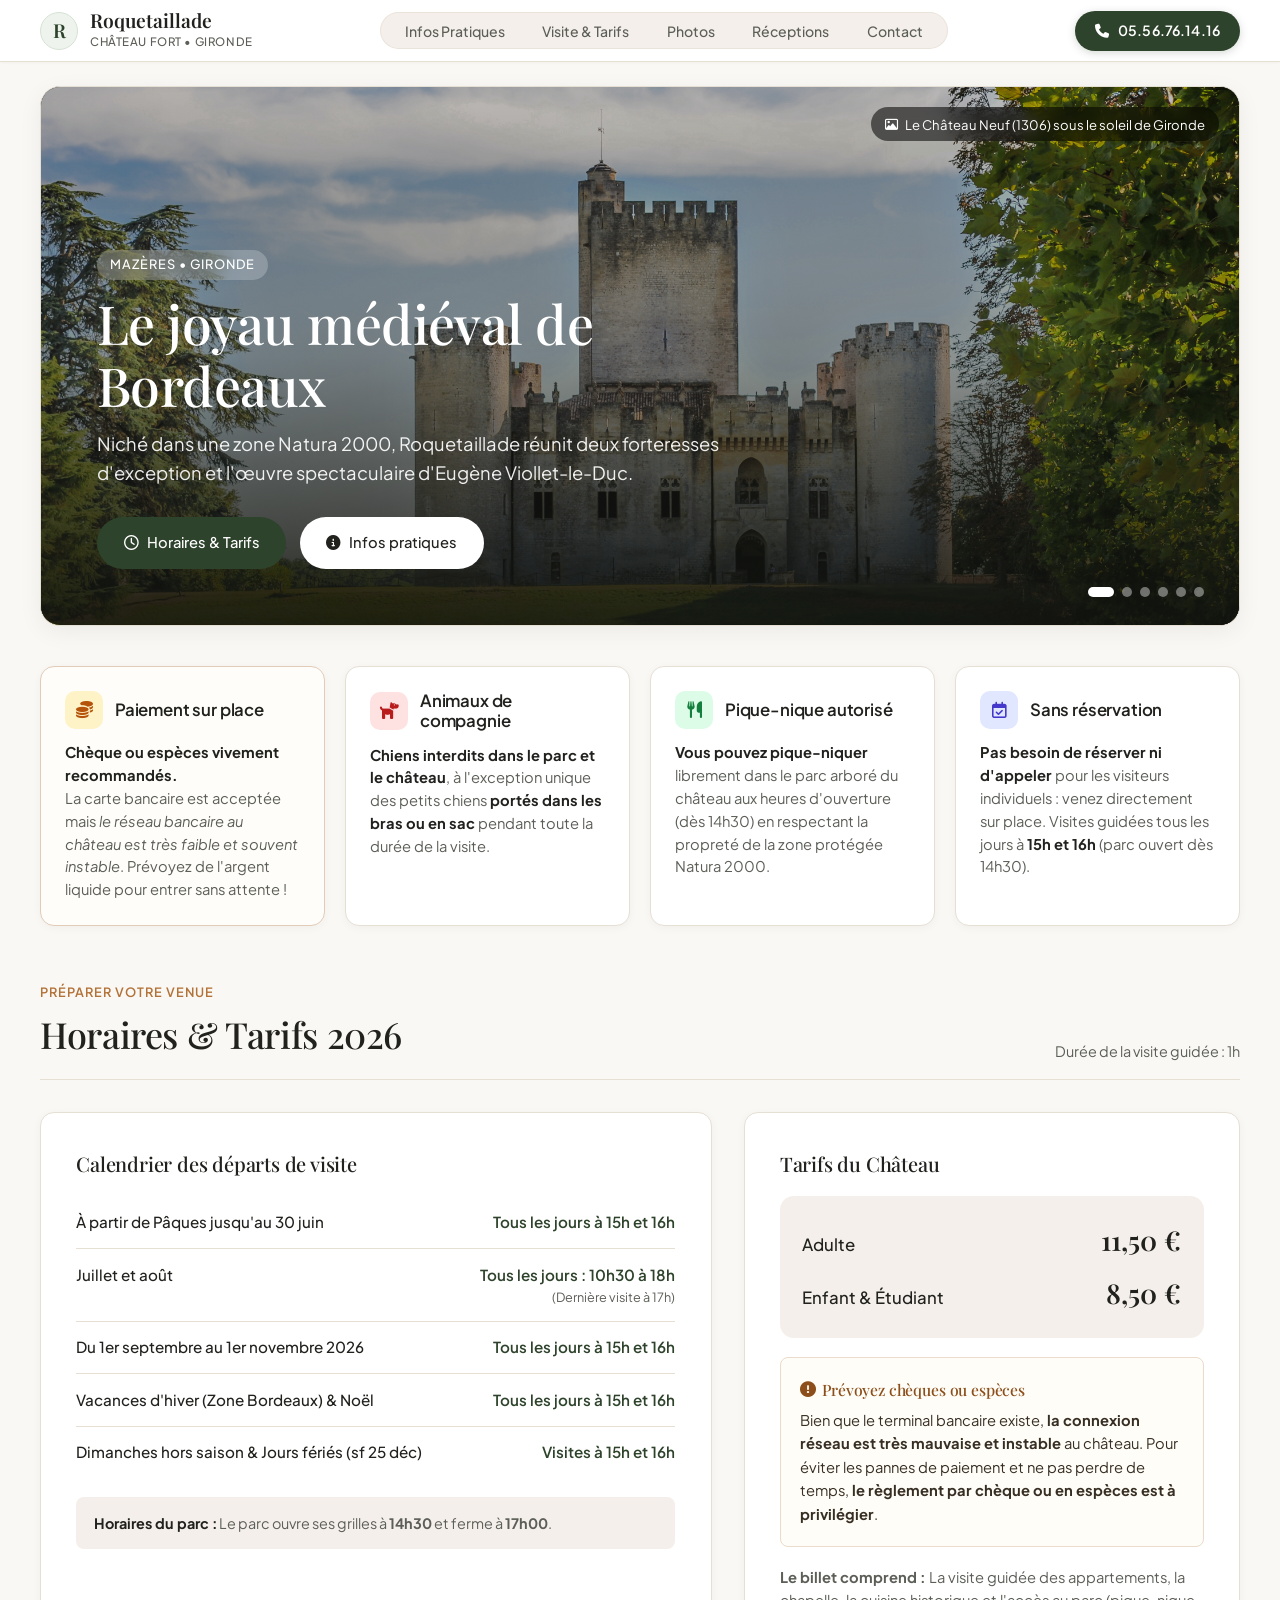
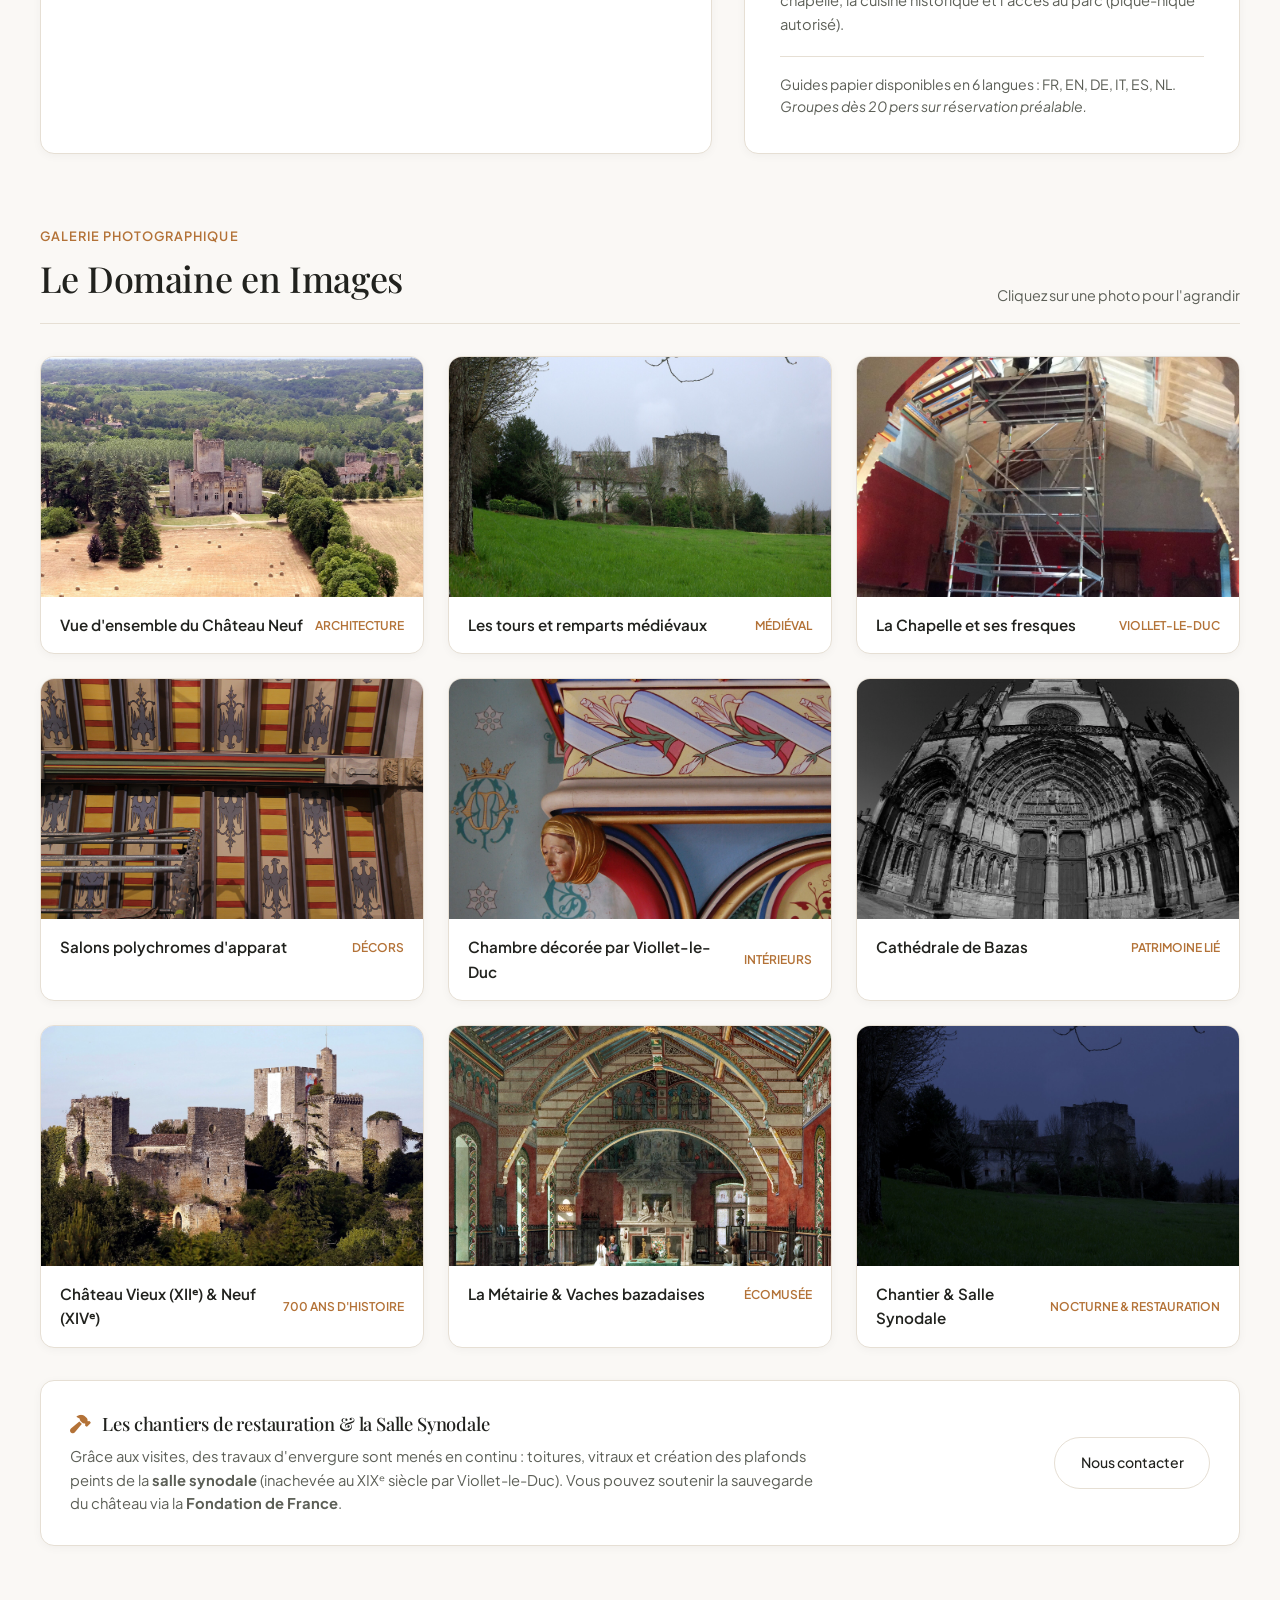
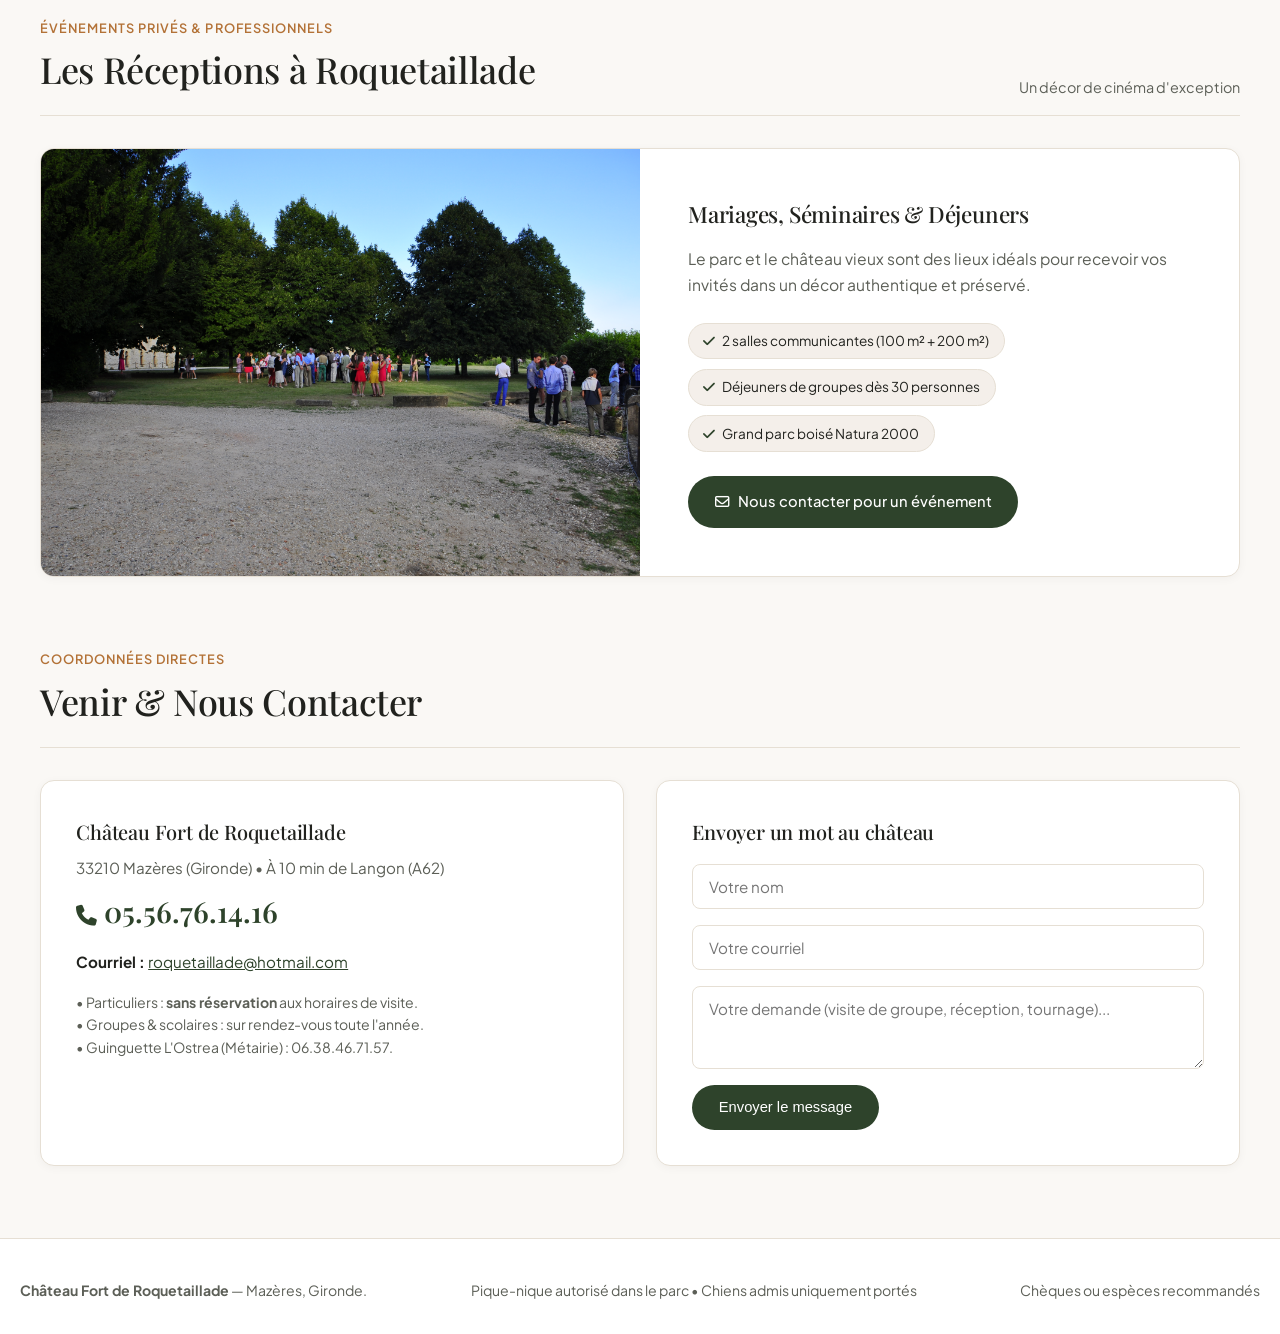
==== commit 489d0e9c: "Suppression menu mobile et perfectionnement rendu PC" ====
--- a/index.html
+++ b/index.html
@@ -38,77 +38,12 @@
         </ul>
       </nav>
 
-      <!-- Actions Rapides -->
+      <!-- Actions Rapides : Téléphone Direct -->
       <div class="header-actions">
         <a href="tel:0556761416" class="header-call-btn" aria-label="Appeler le château au 05.56.76.14.16">
           <i class="fa-solid fa-phone"></i>
           <span class="call-text">05.56.76.14.16</span>
         </a>
-
-        <button class="mobile-menu-toggle" id="burgerToggle" aria-label="Menu" aria-expanded="false">
-          <i class="fa-solid fa-bars" id="burgerIcon"></i>
-        </button>
-      </div>
-    </div>
-
-    <!-- Tiroir Navigation Mobile Pleine Largeur sous le header -->
-    <div class="mobile-drawer" id="mobileDrawer">
-      <div class="drawer-inner">
-        <a href="#pratique" class="drawer-link">
-          <div class="drawer-link-content">
-            <span class="drawer-icon" style="background:#FAF2EA;color:#B37237;"><i class="fa-solid fa-circle-info"></i></span>
-            <div>
-              <span class="drawer-title">Infos Pratiques</span>
-              <span class="drawer-subtitle">Paiement, pique-nique, animaux</span>
-            </div>
-          </div>
-          <i class="fa-solid fa-chevron-right drawer-chevron"></i>
-        </a>
-        <a href="#visite" class="drawer-link">
-          <div class="drawer-link-content">
-            <span class="drawer-icon" style="background:#EEF4ED;color:#2E432B;"><i class="fa-regular fa-clock"></i></span>
-            <div>
-              <span class="drawer-title">Visites & Tarifs</span>
-              <span class="drawer-subtitle">Horaires 2026, sans réservation</span>
-            </div>
-          </div>
-          <i class="fa-solid fa-chevron-right drawer-chevron"></i>
-        </a>
-        <a href="#photos" class="drawer-link">
-          <div class="drawer-link-content">
-            <span class="drawer-icon" style="background:#FAF2EA;color:#B37237;"><i class="fa-regular fa-image"></i></span>
-            <div>
-              <span class="drawer-title">Le Domaine en Photos</span>
-              <span class="drawer-subtitle">Forteresses, Viollet-le-Duc, parc</span>
-            </div>
-          </div>
-          <i class="fa-solid fa-chevron-right drawer-chevron"></i>
-        </a>
-        <a href="#receptions" class="drawer-link">
-          <div class="drawer-link-content">
-            <span class="drawer-icon" style="background:#EEF4ED;color:#2E432B;"><i class="fa-solid fa-champagne-glasses"></i></span>
-            <div>
-              <span class="drawer-title">Réceptions & Mariages</span>
-              <span class="drawer-subtitle">Salons historiques, salle synodale</span>
-            </div>
-          </div>
-          <i class="fa-solid fa-chevron-right drawer-chevron"></i>
-        </a>
-        <a href="#contact" class="drawer-link">
-          <div class="drawer-link-content">
-            <span class="drawer-icon" style="background:#FAF2EA;color:#B37237;"><i class="fa-solid fa-location-dot"></i></span>
-            <div>
-              <span class="drawer-title">Accès & Contact</span>
-              <span class="drawer-subtitle">Mazères (33210), itinéraire</span>
-            </div>
-          </div>
-          <i class="fa-solid fa-chevron-right drawer-chevron"></i>
-        </a>
-        <div class="drawer-footer">
-          <a href="tel:0556761416" class="btn btn-moss btn-full">
-            <i class="fa-solid fa-phone"></i> Appeler : 05.56.76.14.16
-          </a>
-        </div>
       </div>
     </div>
   </header>
@@ -531,45 +466,6 @@
   </div>
 
   <script>
-    // ==================== MENU BURGER MOBILE ====================
-    const burgerBtn = document.getElementById('burgerToggle');
-    const burgerIcon = document.getElementById('burgerIcon');
-    const mobileDrawer = document.getElementById('mobileDrawer');
-
-    if (burgerBtn && mobileDrawer) {
-      function setDrawerState(open) {
-        if (open) {
-          mobileDrawer.classList.add('open');
-          burgerIcon.className = 'fa-solid fa-xmark';
-          burgerBtn.setAttribute('aria-expanded', 'true');
-        } else {
-          mobileDrawer.classList.remove('open');
-          burgerIcon.className = 'fa-solid fa-bars';
-          burgerBtn.setAttribute('aria-expanded', 'false');
-        }
-      }
-
-      burgerBtn.addEventListener('click', (e) => {
-        e.stopPropagation();
-        const isOpen = mobileDrawer.classList.contains('open');
-        setDrawerState(!isOpen);
-      });
-
-      // Fermer le tiroir quand on clique sur un lien de navigation
-      document.querySelectorAll('.drawer-link, .drawer-footer a').forEach(link => {
-        link.addEventListener('click', () => {
-          setDrawerState(false);
-        });
-      });
-
-      // Fermer le tiroir si on clique en dehors
-      document.addEventListener('click', (e) => {
-        if (!mobileDrawer.contains(e.target) && !burgerBtn.contains(e.target)) {
-          setDrawerState(false);
-        }
-      });
-    }
-
     // ==================== CARROUSEL AUTOMATIQUE EN DOUCEUR ====================
     let currentSlide = 0;
     const slides = document.querySelectorAll('.slide');
--- a/assets/css/style.css
+++ b/assets/css/style.css
@@ -152,165 +152,57 @@
 .nav-links {
   display: flex;
   list-style: none;
-  gap: 0.3rem;
+  gap: 0.35rem;
   align-items: center;
   background: var(--c-subtle);
-  padding: 0.25rem 0.4rem;
+  padding: 0.3rem 0.5rem;
   border-radius: 30px;
+  border: 1px solid rgba(230, 223, 212, 0.7);
 }
 
 .nav-links a {
   color: var(--c-muted);
   font-size: 0.88rem;
   font-weight: 500;
-  padding: 0.42rem 0.9rem;
+  padding: 0.45rem 1rem;
   border-radius: 20px;
-  transition: all 0.2s ease;
+  transition: all 0.2s cubic-bezier(0.16, 1, 0.3, 1);
   white-space: nowrap;
 }
 
 .nav-links a:hover {
-  color: var(--c-text);
-  background: rgba(255, 255, 255, 0.95);
+  color: var(--c-moss);
+  background: #FFFFFF;
+  box-shadow: 0 1px 4px rgba(0, 0, 0, 0.05);
 }
 
 /* Actions Header */
 .header-actions {
   display: flex;
   align-items: center;
-  gap: 0.65rem;
+  gap: 0.75rem;
 }
 
 .header-call-btn {
   display: inline-flex;
   align-items: center;
-  gap: 0.5rem;
-  padding: 0.5rem 1.1rem;
+  gap: 0.55rem;
+  padding: 0.55rem 1.25rem;
   background: var(--c-moss);
   color: #FFF;
   border-radius: 30px;
-  font-size: 0.85rem;
+  font-size: 0.88rem;
   font-weight: 600;
-  transition: all 0.2s ease;
+  letter-spacing: 0.01em;
+  transition: all 0.25s ease;
   white-space: nowrap;
-  box-shadow: 0 1px 3px rgba(46, 67, 43, 0.15);
+  box-shadow: 0 2px 8px rgba(46, 67, 43, 0.2);
 }
 .header-call-btn:hover {
   background: #1e2c1c;
   color: #FFF;
-}
-
-/* Bouton Burger Mobile */
-.mobile-menu-toggle {
-  display: none;
-  background: var(--c-subtle);
-  border: 1px solid var(--c-border);
-  color: var(--c-text);
-  width: 42px;
-  height: 42px;
-  border-radius: var(--radius-sm);
-  align-items: center;
-  justify-content: center;
-  font-size: 1.15rem;
-  cursor: pointer;
-  transition: all 0.2s ease;
-}
-.mobile-menu-toggle:active {
-  background: var(--c-border);
-}
-
-/* Tiroir Mobile Pleine Largeur */
-.mobile-drawer {
-  display: none;
-  background: #FFFFFF;
-  border-top: 1px solid var(--c-border);
-  box-shadow: 0 12px 28px rgba(0, 0, 0, 0.08);
-}
-
-.mobile-drawer.open {
-  display: block;
-  animation: drawerSlide 0.25s ease-out;
-}
-
-@keyframes drawerSlide {
-  from {
-    opacity: 0;
-    transform: translateY(-8px);
-  }
-  to {
-    opacity: 1;
-    transform: translateY(0);
-  }
-}
-
-.drawer-inner {
-  padding: 0.85rem 1.25rem 1.25rem;
-  display: flex;
-  flex-direction: column;
-  gap: 0.35rem;
-}
-
-.drawer-link {
-  display: flex;
-  align-items: center;
-  justify-content: space-between;
-  padding: 0.75rem 0.85rem;
-  border-radius: var(--radius);
-  color: var(--c-text);
-  transition: background 0.15s ease;
-  text-decoration: none;
-}
-.drawer-link:hover, .drawer-link:active {
-  background: var(--c-subtle);
-}
-
-.drawer-link-content {
-  display: flex;
-  align-items: center;
-  gap: 0.85rem;
-}
-
-.drawer-icon {
-  width: 38px;
-  height: 38px;
-  border-radius: 10px;
-  display: flex;
-  align-items: center;
-  justify-content: center;
-  font-size: 0.95rem;
-  flex-shrink: 0;
-}
-
-.drawer-title {
-  display: block;
-  font-size: 0.96rem;
-  font-weight: 600;
-  color: var(--c-text);
-  line-height: 1.2;
-}
-
-.drawer-subtitle {
-  display: block;
-  font-size: 0.78rem;
-  color: var(--c-muted);
-  margin-top: 2px;
-}
-
-.drawer-chevron {
-  font-size: 0.8rem;
-  color: var(--c-muted);
-}
-
-.drawer-footer {
-  margin-top: 0.75rem;
-  padding-top: 0.75rem;
-  border-top: 1px solid var(--c-border);
-}
-
-.btn-full {
-  width: 100%;
-  display: flex;
-  justify-content: center;
+  box-shadow: 0 4px 14px rgba(46, 67, 43, 0.3);
+  transform: translateY(-1px);
 }
 
 /* Boutons */
@@ -890,48 +782,36 @@
 }
 
 @media (max-width: 768px) {
-  /* En-tête mobile épuré et solide */
+  /* En-tête sur petits écrans : simple, épuré, centré sur l'essentiel */
   .site-header {
     border-bottom: 1px solid var(--c-border);
   }
 
   .header-inner {
-    padding: 0.65rem 1rem;
+    padding: 0.75rem 1rem;
   }
 
   .brand-crest {
-    width: 34px;
-    height: 34px;
-    font-size: 1.1rem;
+    width: 36px;
+    height: 36px;
+    font-size: 1.15rem;
   }
 
   .brand-title {
-    font-size: 1.1rem;
+    font-size: 1.15rem;
   }
 
   .brand-sub {
-    font-size: 0.68rem;
+    font-size: 0.7rem;
   }
 
   .nav-desktop {
-    display: none; /* Remplacé par tiroir burger */
-  }
-
-  .mobile-menu-toggle {
-    display: inline-flex;
-  }
-
-  .header-call-btn .call-text {
-    display: none; /* Juste l'icône téléphone pour gagner de l'espace sur mobile */
+    display: none;
   }
 
   .header-call-btn {
-    padding: 0.55rem;
-    border-radius: var(--radius-sm);
-    width: 42px;
-    height: 42px;
-    justify-content: center;
-    font-size: 1.05rem;
+    padding: 0.45rem 0.85rem;
+    font-size: 0.82rem;
   }
 
   /* Hero Mobile */
